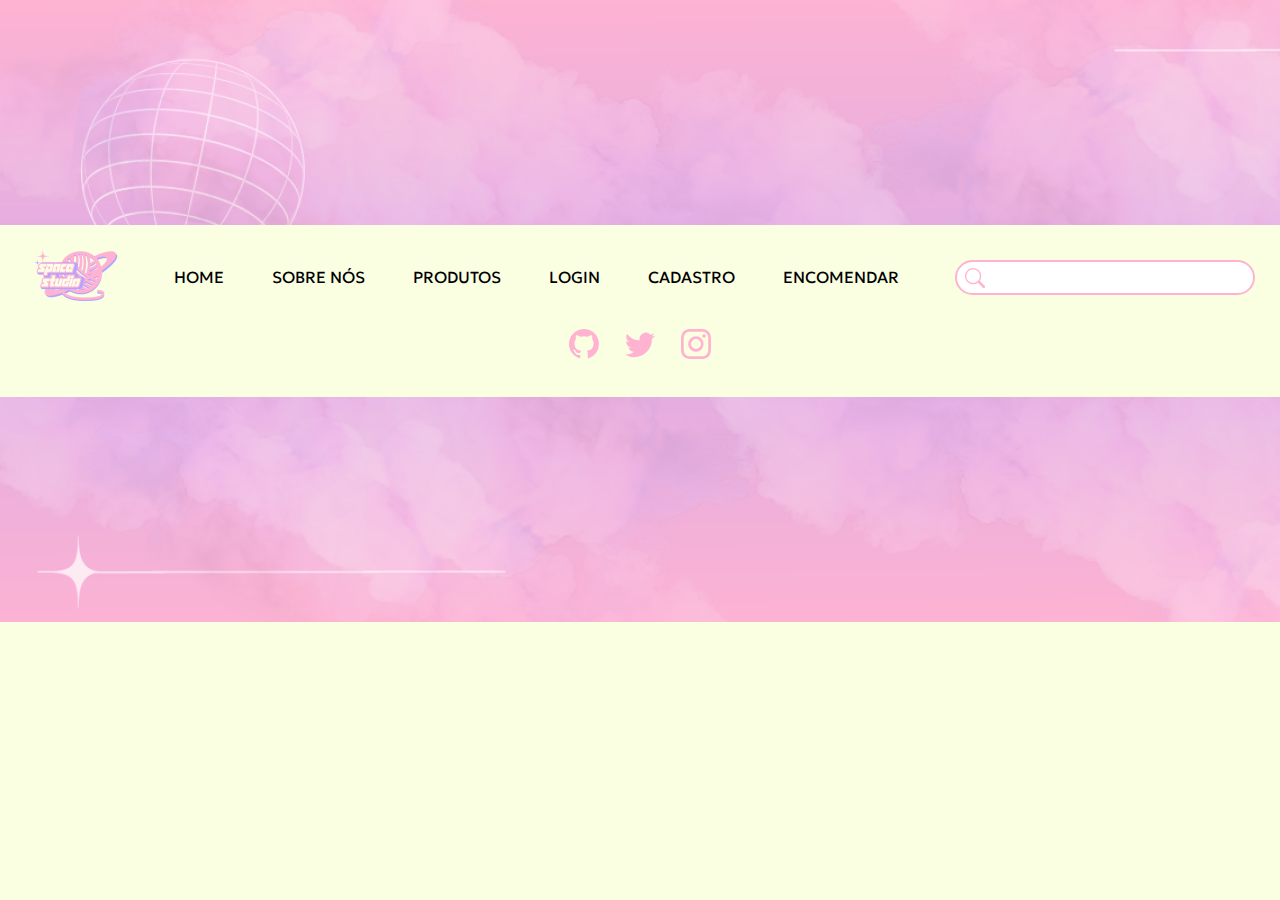
==== templates/cadastrologin.html @ 811b813f "começando tela de login e cadastro" ====
<!DOCTYPE html>
<html lang="pt-br">
<head>
    <meta charset="UTF-8">
    <meta name="viewport" content="width=device-width, initial-scale=1.0">
    <link rel="stylesheet" href="/static/css/style.css">
   
    <title>Space Studio</title>
</head>
<body>
    <header>
        <div class="header-img"> </div>
             <nav id = "navigation">
                
                <div class="logotipo">
                    <img class = "logo" src="/static/img/spacestudiologo.png" alt="">
                </div>
                <ul class = "menu">
                    <li class ="nav-item"><a href="/templates/index.html">HOME</a></li>
                <li class ="nav-item"><a href="/templates/sobrenos.html">SOBRE NÓS</a></li>
                <li class ="nav-item"><a href="/templates/produtos.html">PRODUTOS</a></li>
                <li class ="nav-item"><a href="/templates/cadastrologin.html">LOGIN</a></li>
                <li class ="nav-item"><a href="/templates/cadastrologin.html">CADASTRO</a></li>
                <li class ="nav-item"><a href="/templates/encomendas.html">ENCOMENDAR</a></li>
                <li></li>
       
            </ul>
                <div class="box-search">
                    <button class = "search-btn"> <svg xmlns="http://www.w3.org/2000/svg" width="20" height="20" color="#FFB3D1" fill="currentColor" class="bi bi-search" viewBox="0 0 16 16">
                        <path d="M11.742 10.344a6.5 6.5 0 1 0-1.397 1.398h-.001c.03.04.062.078.098.115l3.85 3.85a1 1 0 0 0 1.415-1.414l-3.85-3.85a1.007 1.007 0 0 0-.115-.1zM12 6.5a5.5 5.5 0 1 1-11 0 5.5 5.5 0 0 1 11 0z"/>
                      </svg> </button>
                    <input class = "input-search" type="text">
                </div>
                <button id = "mobilebtn"> <svg xmlns="http://www.w3.org/2000/svg" width="40" height="40" color="#FFB3D1" fill="currentColor" class="bi bi-list" viewBox="0 0 16 16">
                    <path fill-rule="evenodd" d="M2.5 12a.5.5 0 0 1 .5-.5h10a.5.5 0 0 1 0 1H3a.5.5 0 0 1-.5-.5zm0-4a.5.5 0 0 1 .5-.5h10a.5.5 0 0 1 0 1H3a.5.5 0 0 1-.5-.5zm0-4a.5.5 0 0 1 .5-.5h10a.5.5 0 0 1 0 1H3a.5.5 0 0 1-.5-.5z"/>
                  </svg></button>
        </nav>
    </header>

    <main>

    </main>


    <footer>
        <div class="footer-icons">
            <svg xmlns="http://www.w3.org/2000/svg" width="30" height="30" color="#FFB3D1" fill="currentColor"  class="bi bi-github" viewBox="0 0 16 16">
                <path d="M8 0C3.58 0 0 3.58 0 8c0 3.54 2.29 6.53 5.47 7.59.4.07.55-.17.55-.38 0-.19-.01-.82-.01-1.49-2.01.37-2.53-.49-2.69-.94-.09-.23-.48-.94-.82-1.13-.28-.15-.68-.52-.01-.53.63-.01 1.08.58 1.23.82.72 1.21 1.87.87 2.33.66.07-.52.28-.87.51-1.07-1.78-.2-3.64-.89-3.64-3.95 0-.87.31-1.59.82-2.15-.08-.2-.36-1.02.08-2.12 0 0 .67-.21 2.2.82.64-.18 1.32-.27 2-.27.68 0 1.36.09 2 .27 1.53-1.04 2.2-.82 2.2-.82.44 1.1.16 1.92.08 2.12.51.56.82 1.27.82 2.15 0 3.07-1.87 3.75-3.65 3.95.29.25.54.73.54 1.48 0 1.07-.01 1.93-.01 2.2 0 .21.15.46.55.38A8.012 8.012 0 0 0 16 8c0-4.42-3.58-8-8-8z"/>
              </svg>

              <svg xmlns="http://www.w3.org/2000/svg" width="30" height="30" color="#FFB3D1"fill="currentColor" class="bi bi-twitter" viewBox="0 0 16 16">
                <path d="M5.026 15c6.038 0 9.341-5.003 9.341-9.334 0-.14 0-.282-.006-.422A6.685 6.685 0 0 0 16 3.542a6.658 6.658 0 0 1-1.889.518 3.301 3.301 0 0 0 1.447-1.817 6.533 6.533 0 0 1-2.087.793A3.286 3.286 0 0 0 7.875 6.03a9.325 9.325 0 0 1-6.767-3.429 3.289 3.289 0 0 0 1.018 4.382A3.323 3.323 0 0 1 .64 6.575v.045a3.288 3.288 0 0 0 2.632 3.218 3.203 3.203 0 0 1-.865.115 3.23 3.23 0 0 1-.614-.057 3.283 3.283 0 0 0 3.067 2.277A6.588 6.588 0 0 1 .78 13.58a6.32 6.32 0 0 1-.78-.045A9.344 9.344 0 0 0 5.026 15z"/>
              </svg>
              <svg xmlns="http://www.w3.org/2000/svg" width="30" height="30" color="#FFB3D1" fill="currentColor" class="bi bi-instagram" viewBox="0 0 16 16">
                <path d="M8 0C5.829 0 5.556.01 4.703.048 3.85.088 3.269.222 2.76.42a3.917 3.917 0 0 0-1.417.923A3.927 3.927 0 0 0 .42 2.76C.222 3.268.087 3.85.048 4.7.01 5.555 0 5.827 0 8.001c0 2.172.01 2.444.048 3.297.04.852.174 1.433.372 1.942.205.526.478.972.923 1.417.444.445.89.719 1.416.923.51.198 1.09.333 1.942.372C5.555 15.99 5.827 16 8 16s2.444-.01 3.298-.048c.851-.04 1.434-.174 1.943-.372a3.916 3.916 0 0 0 1.416-.923c.445-.445.718-.891.923-1.417.197-.509.332-1.09.372-1.942C15.99 10.445 16 10.173 16 8s-.01-2.445-.048-3.299c-.04-.851-.175-1.433-.372-1.941a3.926 3.926 0 0 0-.923-1.417A3.911 3.911 0 0 0 13.24.42c-.51-.198-1.092-.333-1.943-.372C10.443.01 10.172 0 7.998 0h.003zm-.717 1.442h.718c2.136 0 2.389.007 3.232.046.78.035 1.204.166 1.486.275.373.145.64.319.92.599.28.28.453.546.598.92.11.281.24.705.275 1.485.039.843.047 1.096.047 3.231s-.008 2.389-.047 3.232c-.035.78-.166 1.203-.275 1.485a2.47 2.47 0 0 1-.599.919c-.28.28-.546.453-.92.598-.28.11-.704.24-1.485.276-.843.038-1.096.047-3.232.047s-2.39-.009-3.233-.047c-.78-.036-1.203-.166-1.485-.276a2.478 2.478 0 0 1-.92-.598 2.48 2.48 0 0 1-.6-.92c-.109-.281-.24-.705-.275-1.485-.038-.843-.046-1.096-.046-3.233 0-2.136.008-2.388.046-3.231.036-.78.166-1.204.276-1.486.145-.373.319-.64.599-.92.28-.28.546-.453.92-.598.282-.11.705-.24 1.485-.276.738-.034 1.024-.044 2.515-.045v.002zm4.988 1.328a.96.96 0 1 0 0 1.92.96.96 0 0 0 0-1.92zm-4.27 1.122a4.109 4.109 0 1 0 0 8.217 4.109 4.109 0 0 0 0-8.217zm0 1.441a2.667 2.667 0 1 1 0 5.334 2.667 2.667 0 0 1 0-5.334z"/>
              </svg>
        </div>
        <div class="footer-img"></div>
    </footer>
    <script src = "/static/js/app.js"></script>
    <script src="https://cdn.jsdelivr.net/npm/bootstrap@5.3.0/dist/js/bootstrap.bundle.min.js" integrity="sha384-geWF76RCwLtnZ8qwWowPQNguL3RmwHVBC9FhGdlKrxdiJJigb/j/68SIy3Te4Bkz" crossorigin="anonymous"></script>
---- static/css/style.css ----
@import url('https://fonts.googleapis.com/css2?family=Geologica:wght@300&display=swap');

*{  
    font-family: Geologica;
    text-decoration: none;
    list-style-type: none;
    box-sizing: border-box;
}


body{
    
    margin:0;
    padding: 0;
    background-color: #FBFFE2;
    font-family:Georgia;
 }

/*nav-bar*/

header{  
    width: 100%;
    max-width: 2400px;

}
header .header-img{
    height: 25vh;
    width: 100%;
    max-width: 2400px;
    margin:0;
    padding: 0;
    background-image: url("/static/img/header1.png");
    background-size: cover;
}
header #navigation {
    max-width: 2400px;
    width: 100%;
    display: flex;
    justify-content: space-between;
    align-items: center;
    padding: 0 25px;

}

#navigation .menu {
width: 100%;
max-width: 2400px;
display: flex;
justify-content: center;
align-items: center;
gap: 3rem;


}

#navigation .menu a, li{
    color:black;
    text-decoration: none;
  
}

#navigation .box-search{
    width: 100%;
    max-width: 300px;
    display: flex;
}

 .search-btn{
    position: absolute;
    border:none;
    margin-top: 7px;
    margin-left: 4px;
    background: transparent;
    
}
.input-search{
   
    border:2px solid #FFB3D1;
    border-radius: 40px;
    padding: 7px;
    width: 100%;
    outline: none;

}


.logo{
    width: 100px;
}


/* main */

section .main-container{
    width: 100%;
    max-width: 1900px;
    display: flex;
    flex-flow: row;
    justify-content: space-between;
    padding: 0 5%;
    margin-bottom:10%;
    margin: 0 auto;
    
}

.main-container .main-h1{
    font-size: 100px;
    color: #B2A4FF;
    font-family: inter;
    -webkit-filter: drop-shadow(1px 1px 1px #a1a1a1);
    filter: drop-shadow(1px 4px 3px #7e7e7e);
    letter-spacing: 1px;
}
.main-p{
    font-size: 30px;
    margin-bottom: 70px;  
}
.main-container .main-img{
   
   display: flex;
   justify-content: flex-end;
}
 .main-imagem{
    display: flex;
    align-items: center;
    margin-top: 40px;
    width: 100%; 
   max-width:800px;
    
}

.main-container .main-btn{
    border:none;
    width: 70%;
    background-color: #92FF6C;
    padding: 5%;
    border-radius: 50px;
    font-size: 50%;
    box-shadow: rgba(50, 50, 93, 0.25) 0px 6px 12px -2px, rgba(0, 0, 0, 0.3) 0px 3px 7px -3px;
    color:white;
    font-size: 30px;
    font-family: inter;
}


/* separador */
.separador{
    width: 100%;
    display: flex;
    justify-content: center;
}

.main-separador{
    width: 50%;
 
}

/* carrossel */
.carrossel-container{
    display: flex;
    justify-content: center;
    align-items: center;
}

.linkmais{
    display: flex;
    justify-content: center;
    text-decoration:underline;
    font-size: 20px;
    color:#FFB3D1;
    margin-bottom: 70px;
}
/*footer */
.footer-img{
        height: 25vh;
        width: 100%;
        background-image: url("/static/img/header2.png");
        background-size: cover;
}

.footer-icons{
    display: flex;
    justify-content: center;
    align-items: center;
    margin-bottom: 3%;
    gap:2%;
}


/* PÁGINA DE PRODUTOS ---------------- */

 .nome-secao{
    display: flex;
    width: 100%; 
    max-width:1100px;
    margin: 0 auto;
    justify-content: flex-start;
    align-items: center;
    gap:2em;
}

.title-secao{
    display: flex;
    align-items: center;
    color:#B2A4FF;
    font-size: 70px;
    font-family: inter;
    -webkit-filter: drop-shadow(1px 1px 1px #a1a1a1);
    filter: drop-shadow(1px 2px 2px #7e7e7e);
}

.box-red {
   
    background-color:#92FF6C;
    padding: 10px;
    width: 100px;
    max-width: 100%;
    display: flex;
    justify-content: center;
    align-items: center;
    border-radius: 30px;
    height: 30px;
    color:white;
}
.produtos-flex{
    
    width: 100%; 
    max-width:1400px;
    display: flex;
    justify-content: center;
    flex-wrap: wrap;
    margin: 0 auto;
}

.produtos-flex>.card-img{
    flex:1 1;  
}

.card-item{
    width: 350px;
    border-radius: 30px;
    box-shadow: rgba(78, 26, 56, 0.25) 0px 6px 12px -2px, rgba(114, 26, 77, 0.3) 0px 3px 7px -3px;
    display: flex;
    flex-direction: column;
    align-items: center;
    margin: 20px;
    
}
.card-title{
    font-weight: 600;
    color:#FFB3D1;
    font-family: inter;
}
.card-img{
    max-width: 40%;
    border: 1px solid black;
    margin-top:30px;
    border-radius: 300px;  
}

.flex-categorias{
    display:flex;
    justify-content: space-around;

}




/* menu-mobile e responsividade--------------- */

#mobilebtn{
    display: none;
}

@media(max-width: 1100px){

    body{
        max-width: 100%;
    }
    #mobilebtn{
        display:block;
        border:none;
        background-color: transparent;
    }


    #navigation .menu{
        display: block;
        position: absolute;
        top: 300px;
        width: 100%;
        height: 0;
        z-index: 1000;
        left:0;
        padding-bottom: 40px;
        box-shadow: rgba(50, 50, 93, 0.25) 0px 6px 12px -2px, rgba(0, 0, 0, 0.3) 0px 3px 7px -3px;
        transition: .5s;
        padding: 10px 20px;
        background-color: #FBFFE2;
        visibility: hidden;
        overflow-y: hidden;
       
    }
    
    #navigation .menu li {
       font-size: 30px;
        margin: 6px 0;
        padding: 20px;
    }
    
    #navigation input{
       width: 300px;
       padding: 10px;
    }
    
    #navigation{
        width: 100% !important;
        max-width: 1100px !important; 
    }
    #navigation.active .menu{
        height: 100vh;
        visibility: visible;
        overflow-y: auto;
    }
   
    .main-container{
        width: 100% !important;
        max-width: 1100px !important;
    }
  
    .main-h1{
        font-size: 70px !important;
    }
    .main-p{
        text-align: start;
       margin-right: 30px;
    }
    .main-imagem, .main-img{
        display: none !important;
    }

    /*produtos */

    
.produtos-flex{
    width: 100%;
    max-width: 400px !important;
}
  
}

@media(max-width: 400px) {
    #navigation{
        width: 100% !important;
        max-width: 250px !important; 
        
    }
}
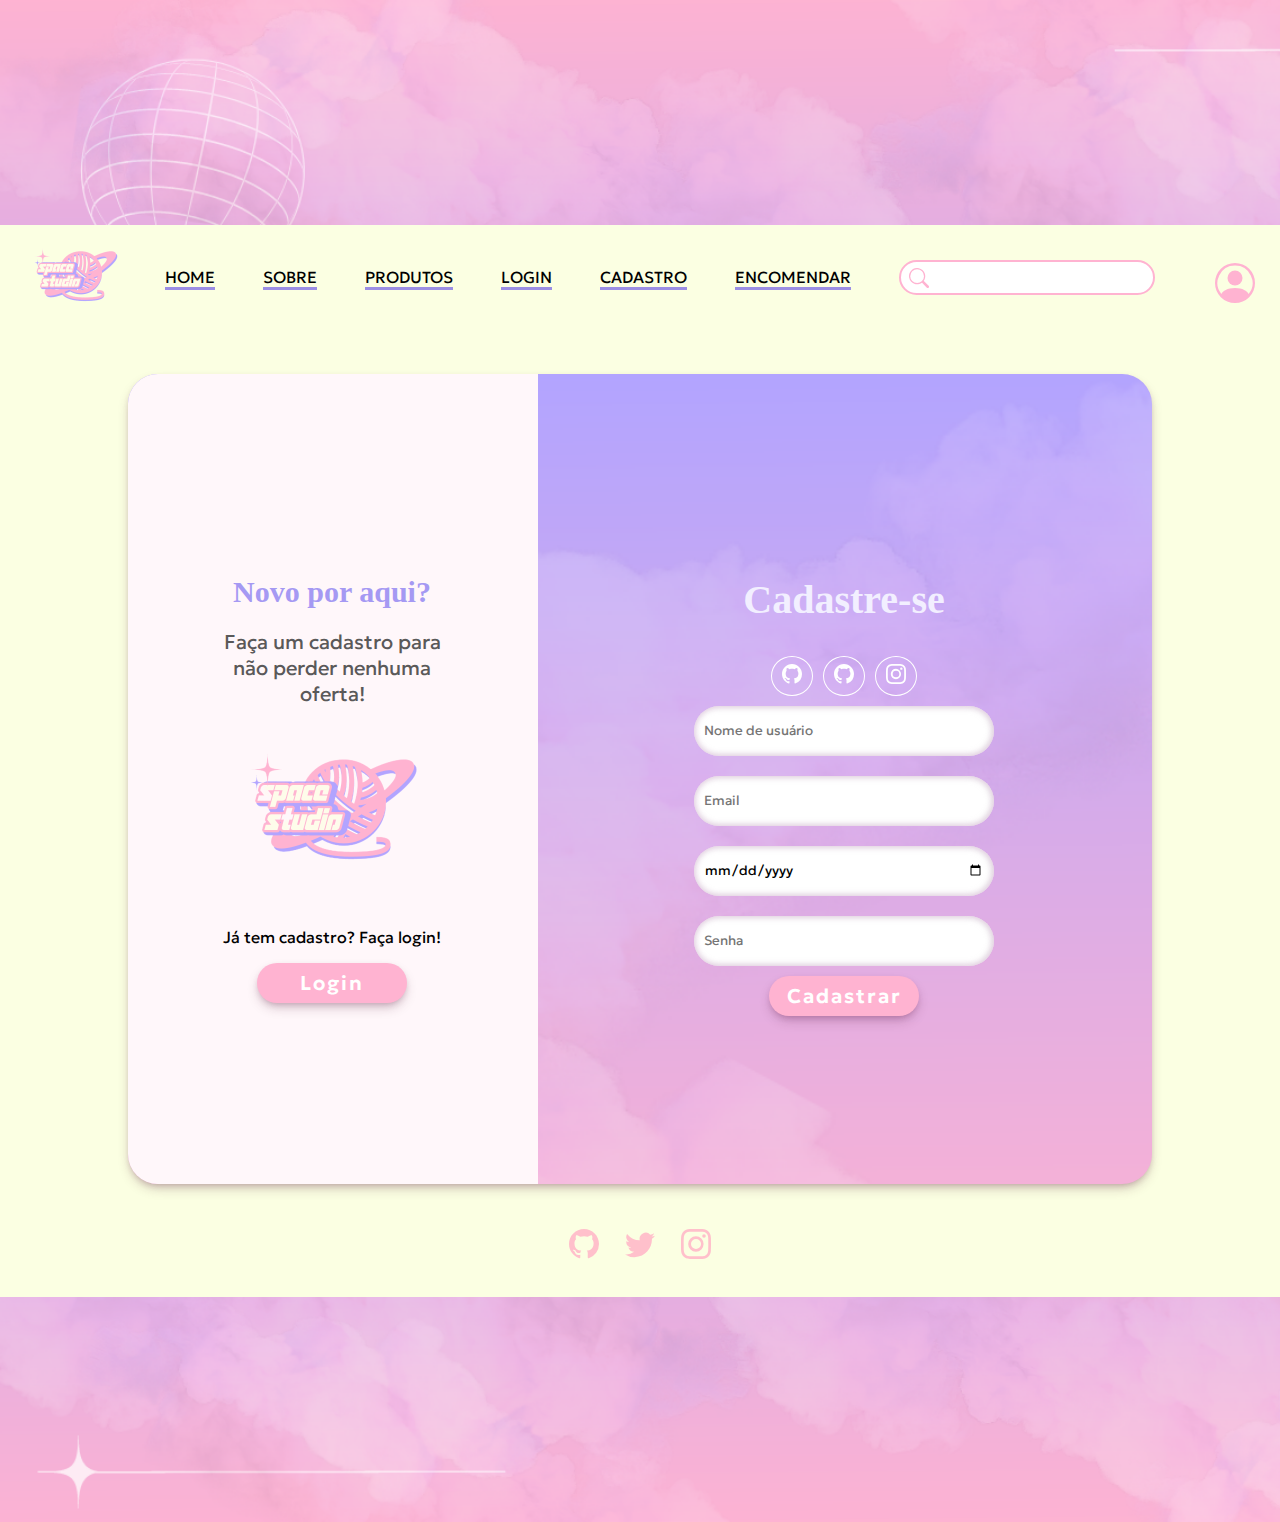
==== commit adb9da5a: "iniciando tela de login e cadastro" ====
--- a/templates/cadastrologin.html
+++ b/templates/cadastrologin.html
@@ -1,23 +1,21 @@
 <!DOCTYPE html>
-<html lang="pt-br">
+<html lang="en">
 <head>
     <meta charset="UTF-8">
     <meta name="viewport" content="width=device-width, initial-scale=1.0">
     <link rel="stylesheet" href="/static/css/style.css">
-   
     <title>Space Studio</title>
 </head>
 <body>
     <header>
         <div class="header-img"> </div>
-             <nav id = "navigation">
-                
+             <nav id= "navigation">
                 <div class="logotipo">
                     <img class = "logo" src="/static/img/spacestudiologo.png" alt="">
                 </div>
-                <ul class = "menu">
-                    <li class ="nav-item"><a href="/templates/index.html">HOME</a></li>
-                <li class ="nav-item"><a href="/templates/sobrenos.html">SOBRE NÓS</a></li>
+            <ul class = "menu">
+                <li class ="nav-item"><a href="/templates/index.html">HOME</a></li>
+                <li class ="nav-item"><a href="/templates/sobrenos.html">SOBRE</a></li>
                 <li class ="nav-item"><a href="/templates/produtos.html">PRODUTOS</a></li>
                 <li class ="nav-item"><a href="/templates/cadastrologin.html">LOGIN</a></li>
                 <li class ="nav-item"><a href="/templates/cadastrologin.html">CADASTRO</a></li>
@@ -34,28 +32,100 @@
                 <button id = "mobilebtn"> <svg xmlns="http://www.w3.org/2000/svg" width="40" height="40" color="#FFB3D1" fill="currentColor" class="bi bi-list" viewBox="0 0 16 16">
                     <path fill-rule="evenodd" d="M2.5 12a.5.5 0 0 1 .5-.5h10a.5.5 0 0 1 0 1H3a.5.5 0 0 1-.5-.5zm0-4a.5.5 0 0 1 .5-.5h10a.5.5 0 0 1 0 1H3a.5.5 0 0 1-.5-.5zm0-4a.5.5 0 0 1 .5-.5h10a.5.5 0 0 1 0 1H3a.5.5 0 0 1-.5-.5z"/>
                   </svg></button>
+                  <div class="user-icon">
+                    <ul class = "menu-perfil">
+                     <li class = "perfil-icon"> <a href="#"><svg xmlns="http://www.w3.org/2000/svg" width="40" height="40" color="#FFB3D1" fill="currentColor" class="bi bi-person-circle" viewBox="0 0 16 16">
+                    <path d="M11 6a3 3 0 1 1-6 0 3 3 0 0 1 6 0z"/>
+                    <path fill-rule="evenodd" d="M0 8a8 8 0 1 1 16 0A8 8 0 0 1 0 8zm8-7a7 7 0 0 0-5.468 11.37C3.242 11.226 4.805 10 8 10s4.757 1.225 5.468 2.37A7 7 0 0 0 8 1z"/>
+                  </svg></a>
+                        <ul class = "menu-drop">
+                            <li class = "item-drop"> <a href="#"> <svg xmlns="http://www.w3.org/2000/svg" width="30" height="30"  color="#FFB3D1"  fill="currentColor" class="bi bi-person-fill" viewBox="0 0 16 16">
+                                <path d="M3 14s-1 0-1-1 1-4 6-4 6 3 6 4-1 1-1 1H3Zm5-6a3 3 0 1 0 0-6 3 3 0 0 0 0 6Z"/>
+                              </svg> Perfil</a></li>
+                            <li class = "item-drop"> <a href="#"> <svg xmlns="http://www.w3.org/2000/svg" width="30" height="30" color="#FFB3D1" fill="currentColor" class="bi bi-cart-fill" viewBox="0 0 16 16">
+                                <path d="M0 1.5A.5.5 0 0 1 .5 1H2a.5.5 0 0 1 .485.379L2.89 3H14.5a.5.5 0 0 1 .491.592l-1.5 8A.5.5 0 0 1 13 12H4a.5.5 0 0 1-.491-.408L2.01 3.607 1.61 2H.5a.5.5 0 0 1-.5-.5zM5 12a2 2 0 1 0 0 4 2 2 0 0 0 0-4zm7 0a2 2 0 1 0 0 4 2 2 0 0 0 0-4zm-7 1a1 1 0 1 1 0 2 1 1 0 0 1 0-2zm7 0a1 1 0 1 1 0 2 1 1 0 0 1 0-2z"/>
+                              </svg> Carrinho de compras</a></li>
+                            <li class = "item-drop"> <a href="#"> <svg xmlns="http://www.w3.org/2000/svg" width="30" height="30"  color="#FFB3D1"  fill="currentColor" class="bi bi-suit-heart-fill" viewBox="0 0 16 16">
+                                <path d="M4 1c2.21 0 4 1.755 4 3.92C8 2.755 9.79 1 12 1s4 1.755 4 3.92c0 3.263-3.234 4.414-7.608 9.608a.513.513 0 0 1-.784 0C3.234 9.334 0 8.183 0 4.92 0 2.755 1.79 1 4 1z"/>
+                              </svg>Favoritos</a></li>
+                            <li class = "item-drop"> <a href="#"> <svg xmlns="http://www.w3.org/2000/svg" width="30" height="30" color="#FFB3D1" fill="currentColor" class="bi bi-gear-fill" viewBox="0 0 16 16">
+                                <path d="M9.405 1.05c-.413-1.4-2.397-1.4-2.81 0l-.1.34a1.464 1.464 0 0 1-2.105.872l-.31-.17c-1.283-.698-2.686.705-1.987 1.987l.169.311c.446.82.023 1.841-.872 2.105l-.34.1c-1.4.413-1.4 2.397 0 2.81l.34.1a1.464 1.464 0 0 1 .872 2.105l-.17.31c-.698 1.283.705 2.686 1.987 1.987l.311-.169a1.464 1.464 0 0 1 2.105.872l.1.34c.413 1.4 2.397 1.4 2.81 0l.1-.34a1.464 1.464 0 0 1 2.105-.872l.31.17c1.283.698 2.686-.705 1.987-1.987l-.169-.311a1.464 1.464 0 0 1 .872-2.105l.34-.1c1.4-.413 1.4-2.397 0-2.81l-.34-.1a1.464 1.464 0 0 1-.872-2.105l.17-.31c.698-1.283-.705-2.686-1.987-1.987l-.311.169a1.464 1.464 0 0 1-2.105-.872l-.1-.34zM8 10.93a2.929 2.929 0 1 1 0-5.86 2.929 2.929 0 0 1 0 5.858z"/>
+                              </svg> Configurações</a></li>
+                        </ul>
+                </li>
+                  
+                </ul>
+                  </div>
         </nav>
-    </header>
+    </header> 
+<main >
+  <div class="lc-container">
+    <div class="contain cadastro-container">
+        <div class="ccolum1">
+          <h1 class = "cadastro-title">Novo por aqui?</h1>
+          <p class = "ca-descrip"> Faça um cadastro para não perder nenhuma oferta!</p>
+          <img src = "/static/img/spacestudiologo.png" width="200px">
+          <p> Já tem cadastro? Faça login! </p>
+         
+          <button class = "btn-login">Login</button>
+        </div>
+      <div class="ccolum2">
+        <h2 class="cad-title">Cadastre-se</h2>
+        <div class="social-media">
+            <li><a href="#">  <svg xmlns="http://www.w3.org/2000/svg" width="20" height="20" color="white" fill="currentColor"  class="bi bi-github" viewBox="0 0 16 16">
+              <path d="M8 0C3.58 0 0 3.58 0 8c0 3.54 2.29 6.53 5.47 7.59.4.07.55-.17.55-.38 0-.19-.01-.82-.01-1.49-2.01.37-2.53-.49-2.69-.94-.09-.23-.48-.94-.82-1.13-.28-.15-.68-.52-.01-.53.63-.01 1.08.58 1.23.82.72 1.21 1.87.87 2.33.66.07-.52.28-.87.51-1.07-1.78-.2-3.64-.89-3.64-3.95 0-.87.31-1.59.82-2.15-.08-.2-.36-1.02.08-2.12 0 0 .67-.21 2.2.82.64-.18 1.32-.27 2-.27.68 0 1.36.09 2 .27 1.53-1.04 2.2-.82 2.2-.82.44 1.1.16 1.92.08 2.12.51.56.82 1.27.82 2.15 0 3.07-1.87 3.75-3.65 3.95.29.25.54.73.54 1.48 0 1.07-.01 1.93-.01 2.2 0 .21.15.46.55.38A8.012 8.012 0 0 0 16 8c0-4.42-3.58-8-8-8z"/>
+            </svg> </a></li>
+            <li><a href="#"> <svg xmlns="http://www.w3.org/2000/svg" width="20" height="20" color="white" fill="currentColor"  class="bi bi-github" viewBox="0 0 16 16">
+              <path d="M8 0C3.58 0 0 3.58 0 8c0 3.54 2.29 6.53 5.47 7.59.4.07.55-.17.55-.38 0-.19-.01-.82-.01-1.49-2.01.37-2.53-.49-2.69-.94-.09-.23-.48-.94-.82-1.13-.28-.15-.68-.52-.01-.53.63-.01 1.08.58 1.23.82.72 1.21 1.87.87 2.33.66.07-.52.28-.87.51-1.07-1.78-.2-3.64-.89-3.64-3.95 0-.87.31-1.59.82-2.15-.08-.2-.36-1.02.08-2.12 0 0 .67-.21 2.2.82.64-.18 1.32-.27 2-.27.68 0 1.36.09 2 .27 1.53-1.04 2.2-.82 2.2-.82.44 1.1.16 1.92.08 2.12.51.56.82 1.27.82 2.15 0 3.07-1.87 3.75-3.65 3.95.29.25.54.73.54 1.48 0 1.07-.01 1.93-.01 2.2 0 .21.15.46.55.38A8.012 8.012 0 0 0 16 8c0-4.42-3.58-8-8-8z"/>
+            </svg></a></li>
+            <li><a href="#"> <svg xmlns="http://www.w3.org/2000/svg" width="20" height="20" color="white" fill="currentColor" class="bi bi-instagram" viewBox="0 0 16 16">
+              <path d="M8 0C5.829 0 5.556.01 4.703.048 3.85.088 3.269.222 2.76.42a3.917 3.917 0 0 0-1.417.923A3.927 3.927 0 0 0 .42 2.76C.222 3.268.087 3.85.048 4.7.01 5.555 0 5.827 0 8.001c0 2.172.01 2.444.048 3.297.04.852.174 1.433.372 1.942.205.526.478.972.923 1.417.444.445.89.719 1.416.923.51.198 1.09.333 1.942.372C5.555 15.99 5.827 16 8 16s2.444-.01 3.298-.048c.851-.04 1.434-.174 1.943-.372a3.916 3.916 0 0 0 1.416-.923c.445-.445.718-.891.923-1.417.197-.509.332-1.09.372-1.942C15.99 10.445 16 10.173 16 8s-.01-2.445-.048-3.299c-.04-.851-.175-1.433-.372-1.941a3.926 3.926 0 0 0-.923-1.417A3.911 3.911 0 0 0 13.24.42c-.51-.198-1.092-.333-1.943-.372C10.443.01 10.172 0 7.998 0h.003zm-.717 1.442h.718c2.136 0 2.389.007 3.232.046.78.035 1.204.166 1.486.275.373.145.64.319.92.599.28.28.453.546.598.92.11.281.24.705.275 1.485.039.843.047 1.096.047 3.231s-.008 2.389-.047 3.232c-.035.78-.166 1.203-.275 1.485a2.47 2.47 0 0 1-.599.919c-.28.28-.546.453-.92.598-.28.11-.704.24-1.485.276-.843.038-1.096.047-3.232.047s-2.39-.009-3.233-.047c-.78-.036-1.203-.166-1.485-.276a2.478 2.478 0 0 1-.92-.598 2.48 2.48 0 0 1-.6-.92c-.109-.281-.24-.705-.275-1.485-.038-.843-.046-1.096-.046-3.233 0-2.136.008-2.388.046-3.231.036-.78.166-1.204.276-1.486.145-.373.319-.64.599-.92.28-.28.546-.453.92-.598.282-.11.705-.24 1.485-.276.738-.034 1.024-.044 2.515-.045v.002zm4.988 1.328a.96.96 0 1 0 0 1.92.96.96 0 0 0 0-1.92zm-4.27 1.122a4.109 4.109 0 1 0 0 8.217 4.109 4.109 0 0 0 0-8.217zm0 1.441a2.667 2.667 0 1 1 0 5.334 2.667 2.667 0 0 1 0-5.334z"/>
+            </svg></a></li>
+          </div>
+          <form class = "ca-form">
+            <input type="text" name="nome" id="" placeholder="Nome de usuário">
+            <input type="email" name="email" id="" placeholder="Email">
+            <input type="date" name="data" id="">
+            <input type="password" name="senha" id="" placeholder="Senha">
+            <button class = "btn-cadastro">Cadastrar</button>
+          </form>
+      </div>
+    </div>
+    <div class="login-container">
+      <div class="lcolum1">
+        <h1 class = "login-title">Já faz parte?</h1>
+        <p class="login-description"></p>
+        <button class = "btn">Cadastre-se<button>
+      </div>
+        
+        <div class="lcolum2">
+          <h2 class="log-title">Login</h2>
+          <form class = "lo-form">
+            <input type="email" name="email" id="" placeholder="Email">
+            <input type="password" name="senha" id="" placeholder="Senha">
+            <a class ="log-link">Esqueceu a senha?</a>
+            <button class = "btn">Login</button>
+          </form>
+      </div>
+  </div>
+</main>
 
-    <main>
+<footer>
+  <div class="footer-icons">
+      <svg xmlns="http://www.w3.org/2000/svg" width="30" height="30" color="pink" fill="currentColor"  class="bi bi-github" viewBox="0 0 16 16">
+          <path d="M8 0C3.58 0 0 3.58 0 8c0 3.54 2.29 6.53 5.47 7.59.4.07.55-.17.55-.38 0-.19-.01-.82-.01-1.49-2.01.37-2.53-.49-2.69-.94-.09-.23-.48-.94-.82-1.13-.28-.15-.68-.52-.01-.53.63-.01 1.08.58 1.23.82.72 1.21 1.87.87 2.33.66.07-.52.28-.87.51-1.07-1.78-.2-3.64-.89-3.64-3.95 0-.87.31-1.59.82-2.15-.08-.2-.36-1.02.08-2.12 0 0 .67-.21 2.2.82.64-.18 1.32-.27 2-.27.68 0 1.36.09 2 .27 1.53-1.04 2.2-.82 2.2-.82.44 1.1.16 1.92.08 2.12.51.56.82 1.27.82 2.15 0 3.07-1.87 3.75-3.65 3.95.29.25.54.73.54 1.48 0 1.07-.01 1.93-.01 2.2 0 .21.15.46.55.38A8.012 8.012 0 0 0 16 8c0-4.42-3.58-8-8-8z"/>
+        </svg>
 
-    </main>
-
-
-    <footer>
-        <div class="footer-icons">
-            <svg xmlns="http://www.w3.org/2000/svg" width="30" height="30" color="#FFB3D1" fill="currentColor"  class="bi bi-github" viewBox="0 0 16 16">
-                <path d="M8 0C3.58 0 0 3.58 0 8c0 3.54 2.29 6.53 5.47 7.59.4.07.55-.17.55-.38 0-.19-.01-.82-.01-1.49-2.01.37-2.53-.49-2.69-.94-.09-.23-.48-.94-.82-1.13-.28-.15-.68-.52-.01-.53.63-.01 1.08.58 1.23.82.72 1.21 1.87.87 2.33.66.07-.52.28-.87.51-1.07-1.78-.2-3.64-.89-3.64-3.95 0-.87.31-1.59.82-2.15-.08-.2-.36-1.02.08-2.12 0 0 .67-.21 2.2.82.64-.18 1.32-.27 2-.27.68 0 1.36.09 2 .27 1.53-1.04 2.2-.82 2.2-.82.44 1.1.16 1.92.08 2.12.51.56.82 1.27.82 2.15 0 3.07-1.87 3.75-3.65 3.95.29.25.54.73.54 1.48 0 1.07-.01 1.93-.01 2.2 0 .21.15.46.55.38A8.012 8.012 0 0 0 16 8c0-4.42-3.58-8-8-8z"/>
-              </svg>
-
-              <svg xmlns="http://www.w3.org/2000/svg" width="30" height="30" color="#FFB3D1"fill="currentColor" class="bi bi-twitter" viewBox="0 0 16 16">
-                <path d="M5.026 15c6.038 0 9.341-5.003 9.341-9.334 0-.14 0-.282-.006-.422A6.685 6.685 0 0 0 16 3.542a6.658 6.658 0 0 1-1.889.518 3.301 3.301 0 0 0 1.447-1.817 6.533 6.533 0 0 1-2.087.793A3.286 3.286 0 0 0 7.875 6.03a9.325 9.325 0 0 1-6.767-3.429 3.289 3.289 0 0 0 1.018 4.382A3.323 3.323 0 0 1 .64 6.575v.045a3.288 3.288 0 0 0 2.632 3.218 3.203 3.203 0 0 1-.865.115 3.23 3.23 0 0 1-.614-.057 3.283 3.283 0 0 0 3.067 2.277A6.588 6.588 0 0 1 .78 13.58a6.32 6.32 0 0 1-.78-.045A9.344 9.344 0 0 0 5.026 15z"/>
-              </svg>
-              <svg xmlns="http://www.w3.org/2000/svg" width="30" height="30" color="#FFB3D1" fill="currentColor" class="bi bi-instagram" viewBox="0 0 16 16">
-                <path d="M8 0C5.829 0 5.556.01 4.703.048 3.85.088 3.269.222 2.76.42a3.917 3.917 0 0 0-1.417.923A3.927 3.927 0 0 0 .42 2.76C.222 3.268.087 3.85.048 4.7.01 5.555 0 5.827 0 8.001c0 2.172.01 2.444.048 3.297.04.852.174 1.433.372 1.942.205.526.478.972.923 1.417.444.445.89.719 1.416.923.51.198 1.09.333 1.942.372C5.555 15.99 5.827 16 8 16s2.444-.01 3.298-.048c.851-.04 1.434-.174 1.943-.372a3.916 3.916 0 0 0 1.416-.923c.445-.445.718-.891.923-1.417.197-.509.332-1.09.372-1.942C15.99 10.445 16 10.173 16 8s-.01-2.445-.048-3.299c-.04-.851-.175-1.433-.372-1.941a3.926 3.926 0 0 0-.923-1.417A3.911 3.911 0 0 0 13.24.42c-.51-.198-1.092-.333-1.943-.372C10.443.01 10.172 0 7.998 0h.003zm-.717 1.442h.718c2.136 0 2.389.007 3.232.046.78.035 1.204.166 1.486.275.373.145.64.319.92.599.28.28.453.546.598.92.11.281.24.705.275 1.485.039.843.047 1.096.047 3.231s-.008 2.389-.047 3.232c-.035.78-.166 1.203-.275 1.485a2.47 2.47 0 0 1-.599.919c-.28.28-.546.453-.92.598-.28.11-.704.24-1.485.276-.843.038-1.096.047-3.232.047s-2.39-.009-3.233-.047c-.78-.036-1.203-.166-1.485-.276a2.478 2.478 0 0 1-.92-.598 2.48 2.48 0 0 1-.6-.92c-.109-.281-.24-.705-.275-1.485-.038-.843-.046-1.096-.046-3.233 0-2.136.008-2.388.046-3.231.036-.78.166-1.204.276-1.486.145-.373.319-.64.599-.92.28-.28.546-.453.92-.598.282-.11.705-.24 1.485-.276.738-.034 1.024-.044 2.515-.045v.002zm4.988 1.328a.96.96 0 1 0 0 1.92.96.96 0 0 0 0-1.92zm-4.27 1.122a4.109 4.109 0 1 0 0 8.217 4.109 4.109 0 0 0 0-8.217zm0 1.441a2.667 2.667 0 1 1 0 5.334 2.667 2.667 0 0 1 0-5.334z"/>
-              </svg>
-        </div>
-        <div class="footer-img"></div>
-    </footer>
-    <script src = "/static/js/app.js"></script>
-    <script src="https://cdn.jsdelivr.net/npm/bootstrap@5.3.0/dist/js/bootstrap.bundle.min.js" integrity="sha384-geWF76RCwLtnZ8qwWowPQNguL3RmwHVBC9FhGdlKrxdiJJigb/j/68SIy3Te4Bkz" crossorigin="anonymous"></script>+        <svg xmlns="http://www.w3.org/2000/svg" width="30" height="30" color="pink"fill="currentColor" class="bi bi-twitter" viewBox="0 0 16 16">
+          <path d="M5.026 15c6.038 0 9.341-5.003 9.341-9.334 0-.14 0-.282-.006-.422A6.685 6.685 0 0 0 16 3.542a6.658 6.658 0 0 1-1.889.518 3.301 3.301 0 0 0 1.447-1.817 6.533 6.533 0 0 1-2.087.793A3.286 3.286 0 0 0 7.875 6.03a9.325 9.325 0 0 1-6.767-3.429 3.289 3.289 0 0 0 1.018 4.382A3.323 3.323 0 0 1 .64 6.575v.045a3.288 3.288 0 0 0 2.632 3.218 3.203 3.203 0 0 1-.865.115 3.23 3.23 0 0 1-.614-.057 3.283 3.283 0 0 0 3.067 2.277A6.588 6.588 0 0 1 .78 13.58a6.32 6.32 0 0 1-.78-.045A9.344 9.344 0 0 0 5.026 15z"/>
+        </svg>
+        <svg xmlns="http://www.w3.org/2000/svg" width="30" height="30" color="pink" fill="currentColor" class="bi bi-instagram" viewBox="0 0 16 16">
+          <path d="M8 0C5.829 0 5.556.01 4.703.048 3.85.088 3.269.222 2.76.42a3.917 3.917 0 0 0-1.417.923A3.927 3.927 0 0 0 .42 2.76C.222 3.268.087 3.85.048 4.7.01 5.555 0 5.827 0 8.001c0 2.172.01 2.444.048 3.297.04.852.174 1.433.372 1.942.205.526.478.972.923 1.417.444.445.89.719 1.416.923.51.198 1.09.333 1.942.372C5.555 15.99 5.827 16 8 16s2.444-.01 3.298-.048c.851-.04 1.434-.174 1.943-.372a3.916 3.916 0 0 0 1.416-.923c.445-.445.718-.891.923-1.417.197-.509.332-1.09.372-1.942C15.99 10.445 16 10.173 16 8s-.01-2.445-.048-3.299c-.04-.851-.175-1.433-.372-1.941a3.926 3.926 0 0 0-.923-1.417A3.911 3.911 0 0 0 13.24.42c-.51-.198-1.092-.333-1.943-.372C10.443.01 10.172 0 7.998 0h.003zm-.717 1.442h.718c2.136 0 2.389.007 3.232.046.78.035 1.204.166 1.486.275.373.145.64.319.92.599.28.28.453.546.598.92.11.281.24.705.275 1.485.039.843.047 1.096.047 3.231s-.008 2.389-.047 3.232c-.035.78-.166 1.203-.275 1.485a2.47 2.47 0 0 1-.599.919c-.28.28-.546.453-.92.598-.28.11-.704.24-1.485.276-.843.038-1.096.047-3.232.047s-2.39-.009-3.233-.047c-.78-.036-1.203-.166-1.485-.276a2.478 2.478 0 0 1-.92-.598 2.48 2.48 0 0 1-.6-.92c-.109-.281-.24-.705-.275-1.485-.038-.843-.046-1.096-.046-3.233 0-2.136.008-2.388.046-3.231.036-.78.166-1.204.276-1.486.145-.373.319-.64.599-.92.28-.28.546-.453.92-.598.282-.11.705-.24 1.485-.276.738-.034 1.024-.044 2.515-.045v.002zm4.988 1.328a.96.96 0 1 0 0 1.92.96.96 0 0 0 0-1.92zm-4.27 1.122a4.109 4.109 0 1 0 0 8.217 4.109 4.109 0 0 0 0-8.217zm0 1.441a2.667 2.667 0 1 1 0 5.334 2.667 2.667 0 0 1 0-5.334z"/>
+        </svg>
+  </div>
+  <div class="footer-img"></div>
+</footer>
+<script src = "/static/js/app.js"> </script>
+<script src="https://cdn.jsdelivr.net/npm/bootstrap@5.3.0/dist/js/bootstrap.bundle.min.js" integrity="sha384-geWF76RCwLtnZ8qwWowPQNguL3RmwHVBC9FhGdlKrxdiJJigb/j/68SIy3Te4Bkz" crossorigin="anonymous"></script>
+</body>
+</html>--- a/static/css/style.css
+++ b/static/css/style.css
@@ -60,10 +60,46 @@
   
 }
 
+#navigation .menu a, li::before{
+    content: '';
+    border-bottom: 3px solid #9b8ee4;
+  
+    
+}
+
+
 #navigation .box-search{
     width: 100%;
     max-width: 300px;
     display: flex;
+}
+
+.menu-perfil  .perfil-icon{
+    position: relative;
+    float:left;
+}
+
+.menu-perfil .menu-drop{
+    position: absolute;
+    z-index: 99;
+    width: 260px;
+    font-size: 20px;
+    right: 0;
+    top:45px;
+    background-color: #FBFFE2;
+    border: 2px solid #FFB3D1;
+    padding: 5px;
+    display: none; 
+}
+
+ .menu-perfil .perfil-icon:hover .menu-drop{
+ display:block;
+}
+.item-drop:hover{
+    background-color: #FFB3D1;
+}
+.item-drop a{
+    color:black;
 }
 
  .search-btn{
@@ -74,19 +110,32 @@
     background: transparent;
     
 }
-.input-search{
+#navigation .input-search{
    
     border:2px solid #FFB3D1;
     border-radius: 40px;
     padding: 7px;
     width: 100%;
+   max-width: 300px;
     outline: none;
 
 }
 
+.user-icon{
+    margin-left: 20px; 
+
+}
+.user-icon > hr{
+    background-color:#FFB3D1;
+    margin-top:0;
+    padding: 0.1em;
+    border: none;
+
+}
 
 .logo{
-    width: 100px;
+    
+   max-width: 100px;
 }
 
 
@@ -114,7 +163,10 @@
 }
 .main-p{
     font-size: 30px;
-    margin-bottom: 70px;  
+    margin-bottom: 70px;
+    text-align: justify;
+    width: 100%;  
+    max-width: 700px;
 }
 .main-container .main-img{
    
@@ -126,7 +178,7 @@
     align-items: center;
     margin-top: 40px;
     width: 100%; 
-   max-width:800px;
+    max-width:1000px;
     
 }
 
@@ -157,11 +209,24 @@
 }
 
 /* carrossel */
-.carrossel-container{
-    display: flex;
-    justify-content: center;
-    align-items: center;
-}
+.carrossel{
+ 
+  width: 100%;
+  height: 100vh;
+  background-color: #f0b7cd;
+  display: flex;
+  align-items: center;
+  justify-content: center;
+  
+}
+
+.carrossel .carrossel-container{
+    display: flex;
+    justify-content: center;
+    align-items: center;
+}
+
+
 
 .linkmais{
     display: flex;
@@ -190,17 +255,15 @@
 
 /* PÁGINA DE PRODUTOS ---------------- */
 
- .nome-secao{
-    display: flex;
+ main .nome-secao{
+    
     width: 100%; 
-    max-width:1100px;
-    margin: 0 auto;
-    justify-content: flex-start;
-    align-items: center;
-    gap:2em;
-}
-
-.title-secao{
+    max-width:700px !important;
+    margin:0 10%;
+  
+}
+
+.nome-secao .title-secao{
     display: flex;
     align-items: center;
     color:#B2A4FF;
@@ -240,11 +303,18 @@
 .card-item{
     width: 350px;
     border-radius: 30px;
+    background-color: #FBFFE2;
     box-shadow: rgba(78, 26, 56, 0.25) 0px 6px 12px -2px, rgba(114, 26, 77, 0.3) 0px 3px 7px -3px;
     display: flex;
     flex-direction: column;
     align-items: center;
     margin: 20px;
+    
+}
+.card-item:hover{
+    background-color: #e9ebd9;
+    transition: 0.3s ease-out;
+ 
     
 }
 .card-title{
@@ -265,8 +335,238 @@
 
 }
 
-
-
+/* PÁGINA DE ENCOMENDAS ------------------- */
+.forms-section{
+width: 100%;
+max-width: 1200px;
+margin: 0 auto;
+margin-bottom: 100px;
+}
+
+.title-alerta{
+    display: flex;
+    align-items: center;
+    width: 100%;
+    max-width: 900px;
+    margin: 0 auto;
+   
+}
+.encomenda-title >h1{
+    color:#B2A4FF;
+    font-family: inter;
+    font-size: 70px;
+    width: 100%;
+    max-width: 1100px;
+  
+}
+.alerta-enco{
+    padding: 5px;
+    width: 150px;
+    text-align: center;
+    background-color: white;
+    border-radius: 40px;
+    box-shadow: rgba(78, 26, 56, 0.25) 0px 6px 12px -2px, rgba(114, 26, 77, 0.3) 0px 3px 7px -3px;
+}
+
+.forumlario-enco{
+    width: 100%;
+    max-width: 1200px;
+    display: flex;
+    justify-content: center;
+    flex-wrap: wrap;
+  
+}
+
+.form-group{
+    display: flex;
+    flex-direction: column;
+    margin:20px 40px;
+}
+.input-form{
+    width: 100%;
+    max-width: 1200px;
+    padding: 10px;
+    border:none;
+    border-radius: 30px;
+    background-color:#FFB3D1;
+    outline: none;
+    box-shadow: rgba(78, 26, 56, 0.25) 0px 6px 12px -2px, rgba(114, 26, 77, 0.3) 0px 3px 7px -3px;
+}
+
+.fieldset{
+    width: 100%;
+    max-width: 1200px;
+    display: flex;
+    justify-content: center;
+
+}
+.fieldset .enderecoinput{
+   width: 400px;
+}
+
+
+.formsbotao{
+    width: 100%;
+    max-width: 950px;
+    display: flex;
+    justify-content: flex-end;
+}
+
+.form-btn{
+    width: 250px;
+    padding: 15px;
+    border:none;
+    border-radius: 30px;
+    background-color: #B2A4FF;
+    color:white;
+    font-size: 20px;
+    font-family: inter;
+    letter-spacing: 0.1em;
+    box-shadow: rgba(78, 26, 56, 0.25) 0px 6px 12px -2px, rgba(114, 26, 77, 0.3) 0px 3px 7px -3px;
+}
+
+.form-btn:hover{
+    background-color: #9587e2;
+  
+}
+
+
+/* tela cadastro e login */
+
+.lc-container{
+    display: flex;
+    justify-content: center;
+    align-items: center;
+    height: 100vh;
+ 
+}
+
+.contain{
+    
+    justify-content: space-between;
+    align-items: center;
+    border-radius: 30px;
+    background-color:#ffdbe8;
+    background-image: url("/static/img/cardlogincadastro.png");
+    background-size: cover;
+    border-radius: 30px;
+    box-shadow: rgba(78, 26, 56, 0.25) 0px 6px 12px -2px, rgba(114, 26, 77, 0.3) 0px 3px 7px -3px;
+    width: 80%;
+    height: 90%;
+}
+.cadastro-container{
+    display: flex;
+    position: relative;
+}
+
+.contain::before{
+    content: "";
+    position: absolute;
+    background-color: #fff7fa;
+    border-top-left-radius: 30px;
+    border-bottom-left-radius: 30px;
+    width: 40%;
+    height: 100%;
+}
+
+
+
+.ccolum1{
+    text-align: center;
+    flex: 1 0 auto;
+    z-index: 1;
+}
+
+
+
+.ccolum2{
+    flex:2 0 auto;
+    display: flex;
+    flex-direction: column;
+    align-items: center;
+}
+.social-media{
+    display: flex;
+    align-items: center;
+}
+.social-media>li {
+    border:1.5px solid white;
+    border-radius: 100%;
+    margin:0px 5px;
+    padding: 7px 10px;
+
+}
+.ca-form{
+    display: flex;
+    flex-direction: column;
+    justify-content: center; 
+}
+
+.ca-form input{
+    border-radius: 30px;
+    border:none;
+    width: 300px;
+    height: 50px;
+    padding: 10px 10px;
+    margin: 10px 0;
+    outline: none;
+    box-shadow: rgb(232, 204, 230) 0px 0px 6px 0px inset, rgba(185, 185, 185, 0.5) -1px 0px 6px 1px inset;
+   
+}
+
+.cadastro-title{
+    font-family: inter;
+    font-size: 30px;
+    color:#a599f3;
+}
+.ca-descrip{
+    max-width: 250px;
+    text-align: center;
+    margin: 0 auto;
+    font-size: 20px;
+    color:#5a5959;
+}
+.btn-login{
+    border:none;
+    border-radius: 30px;
+    width: 150px;
+    height: 40px;
+    margin:0 auto;
+    background-color: #FFB3D1;
+    letter-spacing: 2px;
+    font-size: 20px;
+    font-weight: 600;
+    color: rgb(255, 255, 255);
+    box-shadow: rgba(78, 26, 56, 0.25) 0px 6px 12px -2px, rgba(114, 26, 77, 0.3) 0px 3px 7px -3px; 
+}
+
+.cad-title{
+    font-family: inter;
+    font-size: 40px;
+    color:#f2efff;
+}
+.btn-cadastro{
+    border:none;
+    border-radius: 30px;
+    width: 150px;
+    height: 40px;
+    margin:0 auto;
+    background-color: #FFB3D1;
+    font-size: 20px;
+    letter-spacing: 2px;
+    font-weight: 600;
+    color: rgb(255, 255, 255);
+    box-shadow: rgba(78, 26, 56, 0.25) 0px 6px 12px -2px, rgba(114, 26, 77, 0.3) 0px 3px 7px -3px; 
+}
+
+.btn-cadastro:hover{
+    background-color: #ee9dbd;
+}
+/* parte do login */
+.login-container{
+    position: absolute;
+    display: none;
+}
 
 /* menu-mobile e responsividade--------------- */
 
@@ -276,13 +576,16 @@
 
 @media(max-width: 1100px){
 
-    body{
+    body, main, header, .header-img{
         max-width: 100%;
     }
     #mobilebtn{
         display:block;
         border:none;
         background-color: transparent;
+    }
+    .user-icon{
+        display: none;
     }
 
 
@@ -343,12 +646,53 @@
 
     /*produtos */
 
+
+.nome-secao .title-secao{
+    font-size: 30px;
+    
+}
     
 .produtos-flex{
     width: 100%;
-    max-width: 400px !important;
-}
-  
+   
+}
+  
+/*forms*/
+
+.encomenda-title, .alerta-enco{
+    margin: 0 10%;
+}
+.encomenda-title>h1{
+    font-size: 50px;
+    margin-bottom: 70px;
+}
+.encomenda-title>p{
+    max-width: 300px;
+}
+.alerta-enco{
+    width: 100px;
+    padding: 0;
+    position: absolute;
+    bottom: 35%;
+}
+.form-group, .fieldset{
+    display: flex;
+    justify-content: center;
+    flex-direction: column;
+   
+}
+
+.input-form{
+   width: 400px;
+}
+
+.endnum{
+    display: flex;
+    align-items: center;
+    flex-direction: column;
+    gap:1em;
+}
+
 }
 
 @media(max-width: 400px) {
@@ -358,3 +702,5 @@
         
     }
 }
+
+
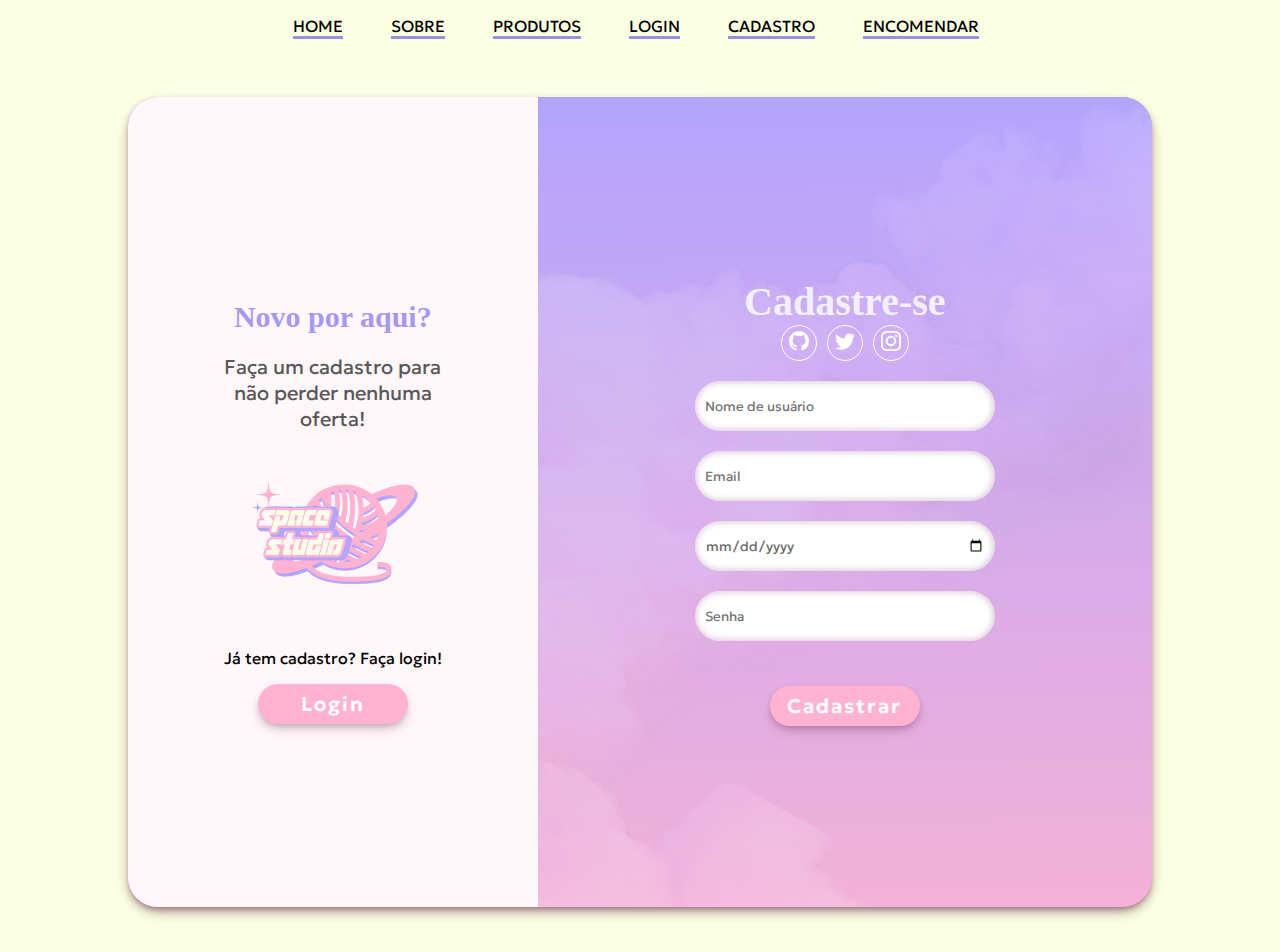
==== commit 6f7f59da: "fazendo animação do login e do cadastro" ====
--- a/templates/cadastrologin.html
+++ b/templates/cadastrologin.html
@@ -6,13 +6,9 @@
     <link rel="stylesheet" href="/static/css/style.css">
     <title>Space Studio</title>
 </head>
-<body>
+<body >
     <header>
-        <div class="header-img"> </div>
-             <nav id= "navigation">
-                <div class="logotipo">
-                    <img class = "logo" src="/static/img/spacestudiologo.png" alt="">
-                </div>
+            <nav id= "navigation">
             <ul class = "menu">
                 <li class ="nav-item"><a href="/templates/index.html">HOME</a></li>
                 <li class ="nav-item"><a href="/templates/sobrenos.html">SOBRE</a></li>
@@ -21,41 +17,7 @@
                 <li class ="nav-item"><a href="/templates/cadastrologin.html">CADASTRO</a></li>
                 <li class ="nav-item"><a href="/templates/encomendas.html">ENCOMENDAR</a></li>
                 <li></li>
-       
-            </ul>
-                <div class="box-search">
-                    <button class = "search-btn"> <svg xmlns="http://www.w3.org/2000/svg" width="20" height="20" color="#FFB3D1" fill="currentColor" class="bi bi-search" viewBox="0 0 16 16">
-                        <path d="M11.742 10.344a6.5 6.5 0 1 0-1.397 1.398h-.001c.03.04.062.078.098.115l3.85 3.85a1 1 0 0 0 1.415-1.414l-3.85-3.85a1.007 1.007 0 0 0-.115-.1zM12 6.5a5.5 5.5 0 1 1-11 0 5.5 5.5 0 0 1 11 0z"/>
-                      </svg> </button>
-                    <input class = "input-search" type="text">
-                </div>
-                <button id = "mobilebtn"> <svg xmlns="http://www.w3.org/2000/svg" width="40" height="40" color="#FFB3D1" fill="currentColor" class="bi bi-list" viewBox="0 0 16 16">
-                    <path fill-rule="evenodd" d="M2.5 12a.5.5 0 0 1 .5-.5h10a.5.5 0 0 1 0 1H3a.5.5 0 0 1-.5-.5zm0-4a.5.5 0 0 1 .5-.5h10a.5.5 0 0 1 0 1H3a.5.5 0 0 1-.5-.5zm0-4a.5.5 0 0 1 .5-.5h10a.5.5 0 0 1 0 1H3a.5.5 0 0 1-.5-.5z"/>
-                  </svg></button>
-                  <div class="user-icon">
-                    <ul class = "menu-perfil">
-                     <li class = "perfil-icon"> <a href="#"><svg xmlns="http://www.w3.org/2000/svg" width="40" height="40" color="#FFB3D1" fill="currentColor" class="bi bi-person-circle" viewBox="0 0 16 16">
-                    <path d="M11 6a3 3 0 1 1-6 0 3 3 0 0 1 6 0z"/>
-                    <path fill-rule="evenodd" d="M0 8a8 8 0 1 1 16 0A8 8 0 0 1 0 8zm8-7a7 7 0 0 0-5.468 11.37C3.242 11.226 4.805 10 8 10s4.757 1.225 5.468 2.37A7 7 0 0 0 8 1z"/>
-                  </svg></a>
-                        <ul class = "menu-drop">
-                            <li class = "item-drop"> <a href="#"> <svg xmlns="http://www.w3.org/2000/svg" width="30" height="30"  color="#FFB3D1"  fill="currentColor" class="bi bi-person-fill" viewBox="0 0 16 16">
-                                <path d="M3 14s-1 0-1-1 1-4 6-4 6 3 6 4-1 1-1 1H3Zm5-6a3 3 0 1 0 0-6 3 3 0 0 0 0 6Z"/>
-                              </svg> Perfil</a></li>
-                            <li class = "item-drop"> <a href="#"> <svg xmlns="http://www.w3.org/2000/svg" width="30" height="30" color="#FFB3D1" fill="currentColor" class="bi bi-cart-fill" viewBox="0 0 16 16">
-                                <path d="M0 1.5A.5.5 0 0 1 .5 1H2a.5.5 0 0 1 .485.379L2.89 3H14.5a.5.5 0 0 1 .491.592l-1.5 8A.5.5 0 0 1 13 12H4a.5.5 0 0 1-.491-.408L2.01 3.607 1.61 2H.5a.5.5 0 0 1-.5-.5zM5 12a2 2 0 1 0 0 4 2 2 0 0 0 0-4zm7 0a2 2 0 1 0 0 4 2 2 0 0 0 0-4zm-7 1a1 1 0 1 1 0 2 1 1 0 0 1 0-2zm7 0a1 1 0 1 1 0 2 1 1 0 0 1 0-2z"/>
-                              </svg> Carrinho de compras</a></li>
-                            <li class = "item-drop"> <a href="#"> <svg xmlns="http://www.w3.org/2000/svg" width="30" height="30"  color="#FFB3D1"  fill="currentColor" class="bi bi-suit-heart-fill" viewBox="0 0 16 16">
-                                <path d="M4 1c2.21 0 4 1.755 4 3.92C8 2.755 9.79 1 12 1s4 1.755 4 3.92c0 3.263-3.234 4.414-7.608 9.608a.513.513 0 0 1-.784 0C3.234 9.334 0 8.183 0 4.92 0 2.755 1.79 1 4 1z"/>
-                              </svg>Favoritos</a></li>
-                            <li class = "item-drop"> <a href="#"> <svg xmlns="http://www.w3.org/2000/svg" width="30" height="30" color="#FFB3D1" fill="currentColor" class="bi bi-gear-fill" viewBox="0 0 16 16">
-                                <path d="M9.405 1.05c-.413-1.4-2.397-1.4-2.81 0l-.1.34a1.464 1.464 0 0 1-2.105.872l-.31-.17c-1.283-.698-2.686.705-1.987 1.987l.169.311c.446.82.023 1.841-.872 2.105l-.34.1c-1.4.413-1.4 2.397 0 2.81l.34.1a1.464 1.464 0 0 1 .872 2.105l-.17.31c-.698 1.283.705 2.686 1.987 1.987l.311-.169a1.464 1.464 0 0 1 2.105.872l.1.34c.413 1.4 2.397 1.4 2.81 0l.1-.34a1.464 1.464 0 0 1 2.105-.872l.31.17c1.283.698 2.686-.705 1.987-1.987l-.169-.311a1.464 1.464 0 0 1 .872-2.105l.34-.1c1.4-.413 1.4-2.397 0-2.81l-.34-.1a1.464 1.464 0 0 1-.872-2.105l.17-.31c.698-1.283-.705-2.686-1.987-1.987l-.311.169a1.464 1.464 0 0 1-2.105-.872l-.1-.34zM8 10.93a2.929 2.929 0 1 1 0-5.86 2.929 2.929 0 0 1 0 5.858z"/>
-                              </svg> Configurações</a></li>
-                        </ul>
-                </li>
-                  
-                </ul>
-                  </div>
+            </ul>  
         </nav>
     </header> 
 <main >
@@ -67,7 +29,7 @@
           <img src = "/static/img/spacestudiologo.png" width="200px">
           <p> Já tem cadastro? Faça login! </p>
          
-          <button class = "btn-login">Login</button>
+          <button id="log" class = "btn-login">Login</button>
         </div>
       <div class="ccolum2">
         <h2 class="cad-title">Cadastre-se</h2>
@@ -75,9 +37,9 @@
             <li><a href="#">  <svg xmlns="http://www.w3.org/2000/svg" width="20" height="20" color="white" fill="currentColor"  class="bi bi-github" viewBox="0 0 16 16">
               <path d="M8 0C3.58 0 0 3.58 0 8c0 3.54 2.29 6.53 5.47 7.59.4.07.55-.17.55-.38 0-.19-.01-.82-.01-1.49-2.01.37-2.53-.49-2.69-.94-.09-.23-.48-.94-.82-1.13-.28-.15-.68-.52-.01-.53.63-.01 1.08.58 1.23.82.72 1.21 1.87.87 2.33.66.07-.52.28-.87.51-1.07-1.78-.2-3.64-.89-3.64-3.95 0-.87.31-1.59.82-2.15-.08-.2-.36-1.02.08-2.12 0 0 .67-.21 2.2.82.64-.18 1.32-.27 2-.27.68 0 1.36.09 2 .27 1.53-1.04 2.2-.82 2.2-.82.44 1.1.16 1.92.08 2.12.51.56.82 1.27.82 2.15 0 3.07-1.87 3.75-3.65 3.95.29.25.54.73.54 1.48 0 1.07-.01 1.93-.01 2.2 0 .21.15.46.55.38A8.012 8.012 0 0 0 16 8c0-4.42-3.58-8-8-8z"/>
             </svg> </a></li>
-            <li><a href="#"> <svg xmlns="http://www.w3.org/2000/svg" width="20" height="20" color="white" fill="currentColor"  class="bi bi-github" viewBox="0 0 16 16">
-              <path d="M8 0C3.58 0 0 3.58 0 8c0 3.54 2.29 6.53 5.47 7.59.4.07.55-.17.55-.38 0-.19-.01-.82-.01-1.49-2.01.37-2.53-.49-2.69-.94-.09-.23-.48-.94-.82-1.13-.28-.15-.68-.52-.01-.53.63-.01 1.08.58 1.23.82.72 1.21 1.87.87 2.33.66.07-.52.28-.87.51-1.07-1.78-.2-3.64-.89-3.64-3.95 0-.87.31-1.59.82-2.15-.08-.2-.36-1.02.08-2.12 0 0 .67-.21 2.2.82.64-.18 1.32-.27 2-.27.68 0 1.36.09 2 .27 1.53-1.04 2.2-.82 2.2-.82.44 1.1.16 1.92.08 2.12.51.56.82 1.27.82 2.15 0 3.07-1.87 3.75-3.65 3.95.29.25.54.73.54 1.48 0 1.07-.01 1.93-.01 2.2 0 .21.15.46.55.38A8.012 8.012 0 0 0 16 8c0-4.42-3.58-8-8-8z"/>
-            </svg></a></li>
+            <li><a href="#">  <svg xmlns="http://www.w3.org/2000/svg" width="20" height="20" color="white"fill="currentColor" class="bi bi-twitter" viewBox="0 0 16 16">
+              <path d="M5.026 15c6.038 0 9.341-5.003 9.341-9.334 0-.14 0-.282-.006-.422A6.685 6.685 0 0 0 16 3.542a6.658 6.658 0 0 1-1.889.518 3.301 3.301 0 0 0 1.447-1.817 6.533 6.533 0 0 1-2.087.793A3.286 3.286 0 0 0 7.875 6.03a9.325 9.325 0 0 1-6.767-3.429 3.289 3.289 0 0 0 1.018 4.382A3.323 3.323 0 0 1 .64 6.575v.045a3.288 3.288 0 0 0 2.632 3.218 3.203 3.203 0 0 1-.865.115 3.23 3.23 0 0 1-.614-.057 3.283 3.283 0 0 0 3.067 2.277A6.588 6.588 0 0 1 .78 13.58a6.32 6.32 0 0 1-.78-.045A9.344 9.344 0 0 0 5.026 15z"/>
+            </svg> </a></li>
             <li><a href="#"> <svg xmlns="http://www.w3.org/2000/svg" width="20" height="20" color="white" fill="currentColor" class="bi bi-instagram" viewBox="0 0 16 16">
               <path d="M8 0C5.829 0 5.556.01 4.703.048 3.85.088 3.269.222 2.76.42a3.917 3.917 0 0 0-1.417.923A3.927 3.927 0 0 0 .42 2.76C.222 3.268.087 3.85.048 4.7.01 5.555 0 5.827 0 8.001c0 2.172.01 2.444.048 3.297.04.852.174 1.433.372 1.942.205.526.478.972.923 1.417.444.445.89.719 1.416.923.51.198 1.09.333 1.942.372C5.555 15.99 5.827 16 8 16s2.444-.01 3.298-.048c.851-.04 1.434-.174 1.943-.372a3.916 3.916 0 0 0 1.416-.923c.445-.445.718-.891.923-1.417.197-.509.332-1.09.372-1.942C15.99 10.445 16 10.173 16 8s-.01-2.445-.048-3.299c-.04-.851-.175-1.433-.372-1.941a3.926 3.926 0 0 0-.923-1.417A3.911 3.911 0 0 0 13.24.42c-.51-.198-1.092-.333-1.943-.372C10.443.01 10.172 0 7.998 0h.003zm-.717 1.442h.718c2.136 0 2.389.007 3.232.046.78.035 1.204.166 1.486.275.373.145.64.319.92.599.28.28.453.546.598.92.11.281.24.705.275 1.485.039.843.047 1.096.047 3.231s-.008 2.389-.047 3.232c-.035.78-.166 1.203-.275 1.485a2.47 2.47 0 0 1-.599.919c-.28.28-.546.453-.92.598-.28.11-.704.24-1.485.276-.843.038-1.096.047-3.232.047s-2.39-.009-3.233-.047c-.78-.036-1.203-.166-1.485-.276a2.478 2.478 0 0 1-.92-.598 2.48 2.48 0 0 1-.6-.92c-.109-.281-.24-.705-.275-1.485-.038-.843-.046-1.096-.046-3.233 0-2.136.008-2.388.046-3.231.036-.78.166-1.204.276-1.486.145-.373.319-.64.599-.92.28-.28.546-.453.92-.598.282-.11.705-.24 1.485-.276.738-.034 1.024-.044 2.515-.045v.002zm4.988 1.328a.96.96 0 1 0 0 1.92.96.96 0 0 0 0-1.92zm-4.27 1.122a4.109 4.109 0 1 0 0 8.217 4.109 4.109 0 0 0 0-8.217zm0 1.441a2.667 2.667 0 1 1 0 5.334 2.667 2.667 0 0 1 0-5.334z"/>
             </svg></a></li>
@@ -91,41 +53,41 @@
           </form>
       </div>
     </div>
-    <div class="login-container">
+    <div class="contain login-container">
       <div class="lcolum1">
         <h1 class = "login-title">Já faz parte?</h1>
-        <p class="login-description"></p>
-        <button class = "btn">Cadastre-se<button>
+        <p class="login-description">Preencha seus dados e entre na nossa loja!</p>
+        <img src = "/static/img/spacestudiologo.png" width="200px">
+        <p> Ainda não tem cadastro? Faça agora!</p>
+        <button id="cad" class ="btn-cadastro">Cadastre-se </button>
       </div>
         
         <div class="lcolum2">
           <h2 class="log-title">Login</h2>
+          <div class="social-media">
+            <li><a href="#">  <svg xmlns="http://www.w3.org/2000/svg" width="20" height="20" color="white" fill="currentColor"  class="bi bi-github" viewBox="0 0 16 16">
+              <path d="M8 0C3.58 0 0 3.58 0 8c0 3.54 2.29 6.53 5.47 7.59.4.07.55-.17.55-.38 0-.19-.01-.82-.01-1.49-2.01.37-2.53-.49-2.69-.94-.09-.23-.48-.94-.82-1.13-.28-.15-.68-.52-.01-.53.63-.01 1.08.58 1.23.82.72 1.21 1.87.87 2.33.66.07-.52.28-.87.51-1.07-1.78-.2-3.64-.89-3.64-3.95 0-.87.31-1.59.82-2.15-.08-.2-.36-1.02.08-2.12 0 0 .67-.21 2.2.82.64-.18 1.32-.27 2-.27.68 0 1.36.09 2 .27 1.53-1.04 2.2-.82 2.2-.82.44 1.1.16 1.92.08 2.12.51.56.82 1.27.82 2.15 0 3.07-1.87 3.75-3.65 3.95.29.25.54.73.54 1.48 0 1.07-.01 1.93-.01 2.2 0 .21.15.46.55.38A8.012 8.012 0 0 0 16 8c0-4.42-3.58-8-8-8z"/>
+            </svg> </a></li>
+            <li><a href="#">  <svg xmlns="http://www.w3.org/2000/svg" width="20" height="20" color="white"fill="currentColor" class="bi bi-twitter" viewBox="0 0 16 16">
+              <path d="M5.026 15c6.038 0 9.341-5.003 9.341-9.334 0-.14 0-.282-.006-.422A6.685 6.685 0 0 0 16 3.542a6.658 6.658 0 0 1-1.889.518 3.301 3.301 0 0 0 1.447-1.817 6.533 6.533 0 0 1-2.087.793A3.286 3.286 0 0 0 7.875 6.03a9.325 9.325 0 0 1-6.767-3.429 3.289 3.289 0 0 0 1.018 4.382A3.323 3.323 0 0 1 .64 6.575v.045a3.288 3.288 0 0 0 2.632 3.218 3.203 3.203 0 0 1-.865.115 3.23 3.23 0 0 1-.614-.057 3.283 3.283 0 0 0 3.067 2.277A6.588 6.588 0 0 1 .78 13.58a6.32 6.32 0 0 1-.78-.045A9.344 9.344 0 0 0 5.026 15z"/>
+            </svg> </a></li>
+            <li><a href="#"> <svg xmlns="http://www.w3.org/2000/svg" width="20" height="20" color="white" fill="currentColor" class="bi bi-instagram" viewBox="0 0 16 16">
+              <path d="M8 0C5.829 0 5.556.01 4.703.048 3.85.088 3.269.222 2.76.42a3.917 3.917 0 0 0-1.417.923A3.927 3.927 0 0 0 .42 2.76C.222 3.268.087 3.85.048 4.7.01 5.555 0 5.827 0 8.001c0 2.172.01 2.444.048 3.297.04.852.174 1.433.372 1.942.205.526.478.972.923 1.417.444.445.89.719 1.416.923.51.198 1.09.333 1.942.372C5.555 15.99 5.827 16 8 16s2.444-.01 3.298-.048c.851-.04 1.434-.174 1.943-.372a3.916 3.916 0 0 0 1.416-.923c.445-.445.718-.891.923-1.417.197-.509.332-1.09.372-1.942C15.99 10.445 16 10.173 16 8s-.01-2.445-.048-3.299c-.04-.851-.175-1.433-.372-1.941a3.926 3.926 0 0 0-.923-1.417A3.911 3.911 0 0 0 13.24.42c-.51-.198-1.092-.333-1.943-.372C10.443.01 10.172 0 7.998 0h.003zm-.717 1.442h.718c2.136 0 2.389.007 3.232.046.78.035 1.204.166 1.486.275.373.145.64.319.92.599.28.28.453.546.598.92.11.281.24.705.275 1.485.039.843.047 1.096.047 3.231s-.008 2.389-.047 3.232c-.035.78-.166 1.203-.275 1.485a2.47 2.47 0 0 1-.599.919c-.28.28-.546.453-.92.598-.28.11-.704.24-1.485.276-.843.038-1.096.047-3.232.047s-2.39-.009-3.233-.047c-.78-.036-1.203-.166-1.485-.276a2.478 2.478 0 0 1-.92-.598 2.48 2.48 0 0 1-.6-.92c-.109-.281-.24-.705-.275-1.485-.038-.843-.046-1.096-.046-3.233 0-2.136.008-2.388.046-3.231.036-.78.166-1.204.276-1.486.145-.373.319-.64.599-.92.28-.28.546-.453.92-.598.282-.11.705-.24 1.485-.276.738-.034 1.024-.044 2.515-.045v.002zm4.988 1.328a.96.96 0 1 0 0 1.92.96.96 0 0 0 0-1.92zm-4.27 1.122a4.109 4.109 0 1 0 0 8.217 4.109 4.109 0 0 0 0-8.217zm0 1.441a2.667 2.667 0 1 1 0 5.334 2.667 2.667 0 0 1 0-5.334z"/>
+            </svg></a></li>
+          </div>
           <form class = "lo-form">
             <input type="email" name="email" id="" placeholder="Email">
             <input type="password" name="senha" id="" placeholder="Senha">
             <a class ="log-link">Esqueceu a senha?</a>
-            <button class = "btn">Login</button>
+            <button class = "btn-login">Login</button>
           </form>
       </div>
   </div>
 </main>
 
-<footer>
-  <div class="footer-icons">
-      <svg xmlns="http://www.w3.org/2000/svg" width="30" height="30" color="pink" fill="currentColor"  class="bi bi-github" viewBox="0 0 16 16">
-          <path d="M8 0C3.58 0 0 3.58 0 8c0 3.54 2.29 6.53 5.47 7.59.4.07.55-.17.55-.38 0-.19-.01-.82-.01-1.49-2.01.37-2.53-.49-2.69-.94-.09-.23-.48-.94-.82-1.13-.28-.15-.68-.52-.01-.53.63-.01 1.08.58 1.23.82.72 1.21 1.87.87 2.33.66.07-.52.28-.87.51-1.07-1.78-.2-3.64-.89-3.64-3.95 0-.87.31-1.59.82-2.15-.08-.2-.36-1.02.08-2.12 0 0 .67-.21 2.2.82.64-.18 1.32-.27 2-.27.68 0 1.36.09 2 .27 1.53-1.04 2.2-.82 2.2-.82.44 1.1.16 1.92.08 2.12.51.56.82 1.27.82 2.15 0 3.07-1.87 3.75-3.65 3.95.29.25.54.73.54 1.48 0 1.07-.01 1.93-.01 2.2 0 .21.15.46.55.38A8.012 8.012 0 0 0 16 8c0-4.42-3.58-8-8-8z"/>
-        </svg>
 
-        <svg xmlns="http://www.w3.org/2000/svg" width="30" height="30" color="pink"fill="currentColor" class="bi bi-twitter" viewBox="0 0 16 16">
-          <path d="M5.026 15c6.038 0 9.341-5.003 9.341-9.334 0-.14 0-.282-.006-.422A6.685 6.685 0 0 0 16 3.542a6.658 6.658 0 0 1-1.889.518 3.301 3.301 0 0 0 1.447-1.817 6.533 6.533 0 0 1-2.087.793A3.286 3.286 0 0 0 7.875 6.03a9.325 9.325 0 0 1-6.767-3.429 3.289 3.289 0 0 0 1.018 4.382A3.323 3.323 0 0 1 .64 6.575v.045a3.288 3.288 0 0 0 2.632 3.218 3.203 3.203 0 0 1-.865.115 3.23 3.23 0 0 1-.614-.057 3.283 3.283 0 0 0 3.067 2.277A6.588 6.588 0 0 1 .78 13.58a6.32 6.32 0 0 1-.78-.045A9.344 9.344 0 0 0 5.026 15z"/>
-        </svg>
-        <svg xmlns="http://www.w3.org/2000/svg" width="30" height="30" color="pink" fill="currentColor" class="bi bi-instagram" viewBox="0 0 16 16">
-          <path d="M8 0C5.829 0 5.556.01 4.703.048 3.85.088 3.269.222 2.76.42a3.917 3.917 0 0 0-1.417.923A3.927 3.927 0 0 0 .42 2.76C.222 3.268.087 3.85.048 4.7.01 5.555 0 5.827 0 8.001c0 2.172.01 2.444.048 3.297.04.852.174 1.433.372 1.942.205.526.478.972.923 1.417.444.445.89.719 1.416.923.51.198 1.09.333 1.942.372C5.555 15.99 5.827 16 8 16s2.444-.01 3.298-.048c.851-.04 1.434-.174 1.943-.372a3.916 3.916 0 0 0 1.416-.923c.445-.445.718-.891.923-1.417.197-.509.332-1.09.372-1.942C15.99 10.445 16 10.173 16 8s-.01-2.445-.048-3.299c-.04-.851-.175-1.433-.372-1.941a3.926 3.926 0 0 0-.923-1.417A3.911 3.911 0 0 0 13.24.42c-.51-.198-1.092-.333-1.943-.372C10.443.01 10.172 0 7.998 0h.003zm-.717 1.442h.718c2.136 0 2.389.007 3.232.046.78.035 1.204.166 1.486.275.373.145.64.319.92.599.28.28.453.546.598.92.11.281.24.705.275 1.485.039.843.047 1.096.047 3.231s-.008 2.389-.047 3.232c-.035.78-.166 1.203-.275 1.485a2.47 2.47 0 0 1-.599.919c-.28.28-.546.453-.92.598-.28.11-.704.24-1.485.276-.843.038-1.096.047-3.232.047s-2.39-.009-3.233-.047c-.78-.036-1.203-.166-1.485-.276a2.478 2.478 0 0 1-.92-.598 2.48 2.48 0 0 1-.6-.92c-.109-.281-.24-.705-.275-1.485-.038-.843-.046-1.096-.046-3.233 0-2.136.008-2.388.046-3.231.036-.78.166-1.204.276-1.486.145-.373.319-.64.599-.92.28-.28.546-.453.92-.598.282-.11.705-.24 1.485-.276.738-.034 1.024-.044 2.515-.045v.002zm4.988 1.328a.96.96 0 1 0 0 1.92.96.96 0 0 0 0-1.92zm-4.27 1.122a4.109 4.109 0 1 0 0 8.217 4.109 4.109 0 0 0 0-8.217zm0 1.441a2.667 2.667 0 1 1 0 5.334 2.667 2.667 0 0 1 0-5.334z"/>
-        </svg>
-  </div>
-  <div class="footer-img"></div>
-</footer>
 <script src = "/static/js/app.js"> </script>
+<script src = "/static/js/app2.js"> </script>
 <script src="https://cdn.jsdelivr.net/npm/bootstrap@5.3.0/dist/js/bootstrap.bundle.min.js" integrity="sha384-geWF76RCwLtnZ8qwWowPQNguL3RmwHVBC9FhGdlKrxdiJJigb/j/68SIy3Te4Bkz" crossorigin="anonymous"></script>
 </body>
 </html>--- a/static/css/style.css
+++ b/static/css/style.css
@@ -432,17 +432,21 @@
 
 
 /* tela cadastro e login */
+.lgbody{
+    background-image: url("/static/img/cardlogincadastro.png");
+    background-size: cover;
+    background-position-y:center;
+    background-color: #FBFFE2; 
+}
 
 .lc-container{
     display: flex;
     justify-content: center;
     align-items: center;
     height: 100vh;
- 
 }
 
 .contain{
-    
     justify-content: space-between;
     align-items: center;
     border-radius: 30px;
@@ -467,23 +471,27 @@
     border-bottom-left-radius: 30px;
     width: 40%;
     height: 100%;
-}
-
-
-
-.ccolum1{
-    text-align: center;
-    flex: 1 0 auto;
-    z-index: 1;
-}
-
-
-
-.ccolum2{
-    flex:2 0 auto;
+
+    left:0;
+}
+
+.ccolum1, .lcolum1{
+    width: 40%;
+    z-index: 10;
     display: flex;
     flex-direction: column;
     align-items: center;
+}
+
+.ccolum2, .lcolum2{
+    width: 60%;
+    display: flex;
+    flex-direction: column;
+    align-items: center;
+}
+
+.cadastro-container .ccolum2{
+    z-index: 12;
 }
 .social-media{
     display: flex;
@@ -493,16 +501,17 @@
     border:1.5px solid white;
     border-radius: 100%;
     margin:0px 5px;
-    padding: 7px 10px;
-
-}
-.ca-form{
+    padding: 5px 7px;
+  
+}
+.ca-form, .lo-form{
     display: flex;
     flex-direction: column;
     justify-content: center; 
-}
-
-.ca-form input{
+    margin-top: 10px;
+}
+
+.ca-form input, .lo-form input{
     border-radius: 30px;
     border:none;
     width: 300px;
@@ -510,16 +519,17 @@
     padding: 10px 10px;
     margin: 10px 0;
     outline: none;
+    color:#696969;
     box-shadow: rgb(232, 204, 230) 0px 0px 6px 0px inset, rgba(185, 185, 185, 0.5) -1px 0px 6px 1px inset;
    
 }
 
-.cadastro-title{
+.cadastro-title, .login-title{
     font-family: inter;
     font-size: 30px;
     color:#a599f3;
 }
-.ca-descrip{
+.ca-descrip, .login-description{
     max-width: 250px;
     text-align: center;
     margin: 0 auto;
@@ -540,13 +550,15 @@
     box-shadow: rgba(78, 26, 56, 0.25) 0px 6px 12px -2px, rgba(114, 26, 77, 0.3) 0px 3px 7px -3px; 
 }
 
-.cad-title{
+.cad-title, .log-title{
     font-family: inter;
     font-size: 40px;
     color:#f2efff;
+    margin: 0;
 }
 .btn-cadastro{
     border:none;
+    margin-top:35px !important;
     border-radius: 30px;
     width: 150px;
     height: 40px;
@@ -555,18 +567,115 @@
     font-size: 20px;
     letter-spacing: 2px;
     font-weight: 600;
-    color: rgb(255, 255, 255);
+    color: rgb(255, 252, 252);
     box-shadow: rgba(78, 26, 56, 0.25) 0px 6px 12px -2px, rgba(114, 26, 77, 0.3) 0px 3px 7px -3px; 
 }
 
-.btn-cadastro:hover{
+.btn-cadastro:hover, .btn-login:hover{
     background-color: #ee9dbd;
 }
 /* parte do login */
 .login-container{
     position: absolute;
-    display: none;
-}
+    display: flex;   
+}
+
+.login-container .lcolum2{
+    order:1;
+    z-index: -1;
+}
+.login-container .lcolum1{
+    order:2;
+    z-index: -1;
+  
+}
+
+.login-action .cadastro-container .ccolum1,
+.login-action .cadastro-container .ccolum2{
+    z-index: -2;
+   
+}
+
+.login-action .login-container .lcolum1,
+.login-action .login-container .lcolum2{
+    transition: 3s;
+    z-index: 14;
+}
+
+.login-action .contain::before{
+    left:62%;
+    border-top-left-radius: 0px;
+    border-bottom-left-radius: 0px;
+    border-top-right-radius: 30px;
+    border-bottom-right-radius: 30px;
+    animation: slidel 2s;
+}
+.cad-action .contain::before{
+animation: slidec 2s;
+
+}
+
+/**/
+.cad-action .login-container .lcolum1,
+.cad-action .login-container .lcolum2{
+    z-index: -2;
+}
+
+.cad-action .cadastro-container .lcolum1,
+.cad-action .cadastro-container .lcolum2{
+    transition: 3s;
+    z-index: 14;
+}
+
+/*animcação*/
+@keyframes slidel{
+    from {
+        left:0;
+        width: 40%;
+    }
+
+    25%{
+        left:30%;
+        width: 50%;
+    }
+    50%{
+        left:40%;
+        width: 60%;
+    }
+    75%{
+        left:52%;
+        width: 50%;
+    }
+    to{
+        left:62%;
+        width: 40%;
+    }
+}
+@keyframes slidec{
+    from {
+        left:62%;
+        width: 40%;
+    }
+
+    25%{
+        left:52%;
+        width: 50%;
+    }
+    50%{
+        left:40%;
+        width: 60%;
+    }
+    75%{
+        left:30%;
+        width: 50%;
+    }
+    to{
+        left:0%;
+        width: 40%;
+    }
+}
+
+
 
 /* menu-mobile e responsividade--------------- */
 
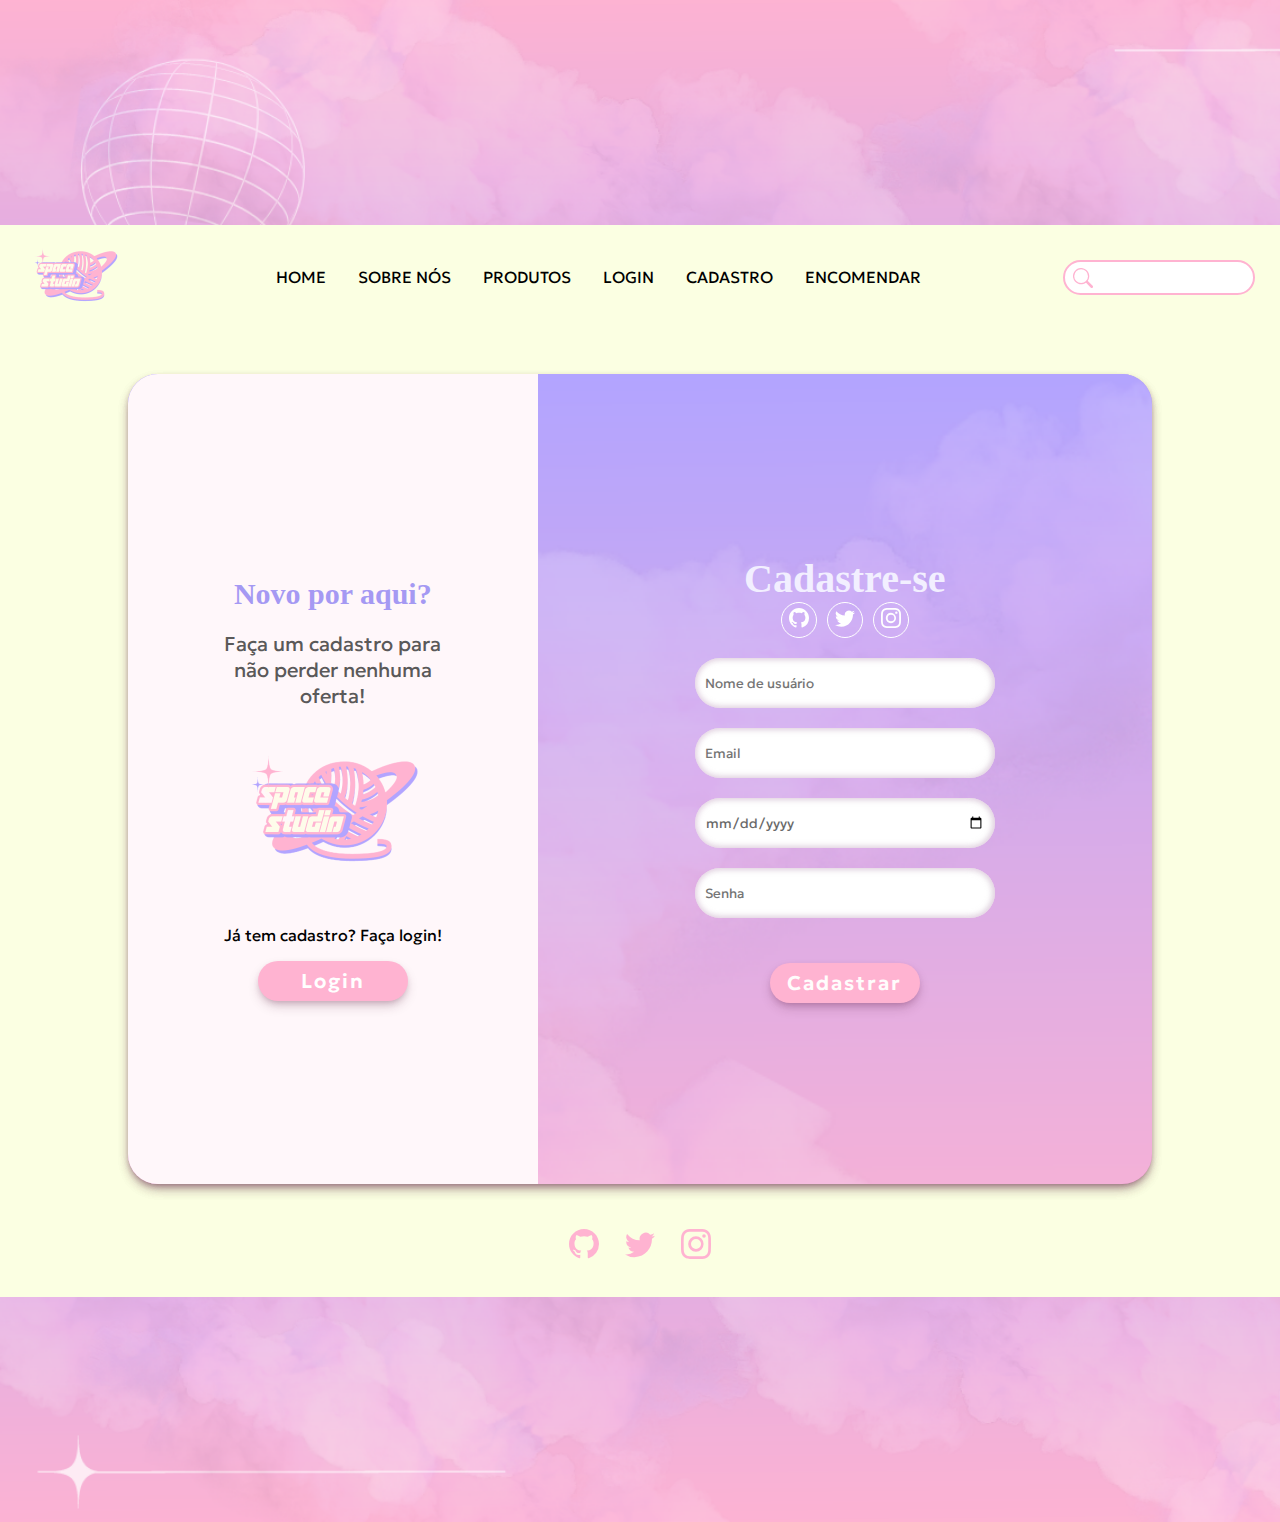
==== commit b5faf826: "ajeitando mais coisas" ====
--- a/templates/cadastrologin.html
+++ b/templates/cadastrologin.html
@@ -1,25 +1,42 @@
 <!DOCTYPE html>
-<html lang="en">
+<html lang="pt-br">
 <head>
     <meta charset="UTF-8">
     <meta name="viewport" content="width=device-width, initial-scale=1.0">
     <link rel="stylesheet" href="/static/css/style.css">
+   
     <title>Space Studio</title>
 </head>
-<body >
+<body>
     <header>
-            <nav id= "navigation">
-            <ul class = "menu">
-                <li class ="nav-item"><a href="/templates/index.html">HOME</a></li>
-                <li class ="nav-item"><a href="/templates/sobrenos.html">SOBRE</a></li>
+        <div class="header-img"> </div>
+             <nav id = "navigation">
+                
+                <div class="logotipo">
+                    <img class = "logo" src="/static/img/spacestudiologo.png" alt="">
+                </div>
+                <ul class = "menu">
+                    <li class ="nav-item"><a href="/templates/index.html">HOME</a></li>
+                <li class ="nav-item"><a href="/templates/sobrenos.html">SOBRE NÓS</a></li>
                 <li class ="nav-item"><a href="/templates/produtos.html">PRODUTOS</a></li>
                 <li class ="nav-item"><a href="/templates/cadastrologin.html">LOGIN</a></li>
                 <li class ="nav-item"><a href="/templates/cadastrologin.html">CADASTRO</a></li>
                 <li class ="nav-item"><a href="/templates/encomendas.html">ENCOMENDAR</a></li>
                 <li></li>
-            </ul>  
+       
+            </ul>
+                <div class="box-search">
+                    <button class = "search-btn"> <svg xmlns="http://www.w3.org/2000/svg" width="20" height="20" color="#FFB3D1" fill="currentColor" class="bi bi-search" viewBox="0 0 16 16">
+                        <path d="M11.742 10.344a6.5 6.5 0 1 0-1.397 1.398h-.001c.03.04.062.078.098.115l3.85 3.85a1 1 0 0 0 1.415-1.414l-3.85-3.85a1.007 1.007 0 0 0-.115-.1zM12 6.5a5.5 5.5 0 1 1-11 0 5.5 5.5 0 0 1 11 0z"/>
+                      </svg> </button>
+                    <input class = "input-search" type="text">
+                </div>
+                <button id = "mobilebtn"> <svg xmlns="http://www.w3.org/2000/svg" width="40" height="40" color="#FFB3D1" fill="currentColor" class="bi bi-list" viewBox="0 0 16 16">
+                    <path fill-rule="evenodd" d="M2.5 12a.5.5 0 0 1 .5-.5h10a.5.5 0 0 1 0 1H3a.5.5 0 0 1-.5-.5zm0-4a.5.5 0 0 1 .5-.5h10a.5.5 0 0 1 0 1H3a.5.5 0 0 1-.5-.5zm0-4a.5.5 0 0 1 .5-.5h10a.5.5 0 0 1 0 1H3a.5.5 0 0 1-.5-.5z"/>
+                  </svg></button>
+                  
         </nav>
-    </header> 
+    </header>
 <main >
   <div class="lc-container">
     <div class="contain cadastro-container">
@@ -86,6 +103,23 @@
 </main>
 
 
+
+<footer>
+  <div class="footer-icons">
+      <svg xmlns="http://www.w3.org/2000/svg" width="30" height="30" color="#FFB3D1" fill="currentColor"  class="bi bi-github" viewBox="0 0 16 16">
+          <path d="M8 0C3.58 0 0 3.58 0 8c0 3.54 2.29 6.53 5.47 7.59.4.07.55-.17.55-.38 0-.19-.01-.82-.01-1.49-2.01.37-2.53-.49-2.69-.94-.09-.23-.48-.94-.82-1.13-.28-.15-.68-.52-.01-.53.63-.01 1.08.58 1.23.82.72 1.21 1.87.87 2.33.66.07-.52.28-.87.51-1.07-1.78-.2-3.64-.89-3.64-3.95 0-.87.31-1.59.82-2.15-.08-.2-.36-1.02.08-2.12 0 0 .67-.21 2.2.82.64-.18 1.32-.27 2-.27.68 0 1.36.09 2 .27 1.53-1.04 2.2-.82 2.2-.82.44 1.1.16 1.92.08 2.12.51.56.82 1.27.82 2.15 0 3.07-1.87 3.75-3.65 3.95.29.25.54.73.54 1.48 0 1.07-.01 1.93-.01 2.2 0 .21.15.46.55.38A8.012 8.012 0 0 0 16 8c0-4.42-3.58-8-8-8z"/>
+        </svg>
+
+        <svg xmlns="http://www.w3.org/2000/svg" width="30" height="30" color="#FFB3D1"fill="currentColor" class="bi bi-twitter" viewBox="0 0 16 16">
+          <path d="M5.026 15c6.038 0 9.341-5.003 9.341-9.334 0-.14 0-.282-.006-.422A6.685 6.685 0 0 0 16 3.542a6.658 6.658 0 0 1-1.889.518 3.301 3.301 0 0 0 1.447-1.817 6.533 6.533 0 0 1-2.087.793A3.286 3.286 0 0 0 7.875 6.03a9.325 9.325 0 0 1-6.767-3.429 3.289 3.289 0 0 0 1.018 4.382A3.323 3.323 0 0 1 .64 6.575v.045a3.288 3.288 0 0 0 2.632 3.218 3.203 3.203 0 0 1-.865.115 3.23 3.23 0 0 1-.614-.057 3.283 3.283 0 0 0 3.067 2.277A6.588 6.588 0 0 1 .78 13.58a6.32 6.32 0 0 1-.78-.045A9.344 9.344 0 0 0 5.026 15z"/>
+        </svg>
+        <svg xmlns="http://www.w3.org/2000/svg" width="30" height="30" color="#FFB3D1" fill="currentColor" class="bi bi-instagram" viewBox="0 0 16 16">
+          <path d="M8 0C5.829 0 5.556.01 4.703.048 3.85.088 3.269.222 2.76.42a3.917 3.917 0 0 0-1.417.923A3.927 3.927 0 0 0 .42 2.76C.222 3.268.087 3.85.048 4.7.01 5.555 0 5.827 0 8.001c0 2.172.01 2.444.048 3.297.04.852.174 1.433.372 1.942.205.526.478.972.923 1.417.444.445.89.719 1.416.923.51.198 1.09.333 1.942.372C5.555 15.99 5.827 16 8 16s2.444-.01 3.298-.048c.851-.04 1.434-.174 1.943-.372a3.916 3.916 0 0 0 1.416-.923c.445-.445.718-.891.923-1.417.197-.509.332-1.09.372-1.942C15.99 10.445 16 10.173 16 8s-.01-2.445-.048-3.299c-.04-.851-.175-1.433-.372-1.941a3.926 3.926 0 0 0-.923-1.417A3.911 3.911 0 0 0 13.24.42c-.51-.198-1.092-.333-1.943-.372C10.443.01 10.172 0 7.998 0h.003zm-.717 1.442h.718c2.136 0 2.389.007 3.232.046.78.035 1.204.166 1.486.275.373.145.64.319.92.599.28.28.453.546.598.92.11.281.24.705.275 1.485.039.843.047 1.096.047 3.231s-.008 2.389-.047 3.232c-.035.78-.166 1.203-.275 1.485a2.47 2.47 0 0 1-.599.919c-.28.28-.546.453-.92.598-.28.11-.704.24-1.485.276-.843.038-1.096.047-3.232.047s-2.39-.009-3.233-.047c-.78-.036-1.203-.166-1.485-.276a2.478 2.478 0 0 1-.92-.598 2.48 2.48 0 0 1-.6-.92c-.109-.281-.24-.705-.275-1.485-.038-.843-.046-1.096-.046-3.233 0-2.136.008-2.388.046-3.231.036-.78.166-1.204.276-1.486.145-.373.319-.64.599-.92.28-.28.546-.453.92-.598.282-.11.705-.24 1.485-.276.738-.034 1.024-.044 2.515-.045v.002zm4.988 1.328a.96.96 0 1 0 0 1.92.96.96 0 0 0 0-1.92zm-4.27 1.122a4.109 4.109 0 1 0 0 8.217 4.109 4.109 0 0 0 0-8.217zm0 1.441a2.667 2.667 0 1 1 0 5.334 2.667 2.667 0 0 1 0-5.334z"/>
+        </svg>
+  </div>
+  <div class="footer-img"></div>
+</footer>
+
 <script src = "/static/js/app.js"> </script>
 <script src = "/static/js/app2.js"> </script>
 <script src="https://cdn.jsdelivr.net/npm/bootstrap@5.3.0/dist/js/bootstrap.bundle.min.js" integrity="sha384-geWF76RCwLtnZ8qwWowPQNguL3RmwHVBC9FhGdlKrxdiJJigb/j/68SIy3Te4Bkz" crossorigin="anonymous"></script>
--- a/static/css/style.css
+++ b/static/css/style.css
@@ -22,8 +22,8 @@
 header{  
     width: 100%;
     max-width: 2400px;
-
-}
+}
+
 header .header-img{
     height: 25vh;
     width: 100%;
@@ -34,46 +34,31 @@
     background-size: cover;
 }
 header #navigation {
-    max-width: 2400px;
-    width: 100%;
     display: flex;
     justify-content: space-between;
     align-items: center;
     padding: 0 25px;
-
 }
 
 #navigation .menu {
-width: 100%;
+
 max-width: 2400px;
 display: flex;
 justify-content: center;
 align-items: center;
-gap: 3rem;
-
-
+gap: 2rem;
 }
 
 #navigation .menu a, li{
     color:black;
     text-decoration: none;
-  
-}
-
-#navigation .menu a, li::before{
-    content: '';
+}
+
+
+#navigation .menu a:hover{
     border-bottom: 3px solid #9b8ee4;
-  
-    
-}
-
-
-#navigation .box-search{
-    width: 100%;
-    max-width: 300px;
-    display: flex;
-}
-
+
+}
 .menu-perfil  .perfil-icon{
     position: relative;
     float:left;
@@ -102,7 +87,7 @@
     color:black;
 }
 
- .search-btn{
+.search-btn{
     position: absolute;
     border:none;
     margin-top: 7px;
@@ -110,31 +95,28 @@
     background: transparent;
     
 }
+
 #navigation .input-search{
-   
     border:2px solid #FFB3D1;
     border-radius: 40px;
     padding: 7px;
     width: 100%;
-   max-width: 300px;
     outline: none;
-
 }
 
 .user-icon{
+    display: flex;
     margin-left: 20px; 
-
-}
+}
+
 .user-icon > hr{
     background-color:#FFB3D1;
     margin-top:0;
     padding: 0.1em;
     border: none;
-
 }
 
 .logo{
-    
    max-width: 100px;
 }
 
@@ -149,8 +131,7 @@
     justify-content: space-between;
     padding: 0 5%;
     margin-bottom:10%;
-    margin: 0 auto;
-    
+    margin: 0 auto; 
 }
 
 .main-container .main-h1{
@@ -168,18 +149,18 @@
     width: 100%;  
     max-width: 700px;
 }
+
 .main-container .main-img{
-   
    display: flex;
    justify-content: flex-end;
 }
+
  .main-imagem{
     display: flex;
     align-items: center;
     margin-top: 40px;
     width: 100%; 
     max-width:1000px;
-    
 }
 
 .main-container .main-btn{
@@ -205,16 +186,16 @@
 
 .main-separador{
     width: 50%;
- 
 }
 
 /* carrossel */
 .carrossel{
  
   width: 100%;
+  max-width: 1990;
   height: 100vh;
-  background-color: #f0b7cd;
   display: flex;
+  flex-direction: column;
   align-items: center;
   justify-content: center;
   
@@ -223,10 +204,9 @@
 .carrossel .carrossel-container{
     display: flex;
     justify-content: center;
-    align-items: center;
-}
-
-
+    flex-wrap: wrap;
+    align-items: center;
+}
 
 .linkmais{
     display: flex;
@@ -236,7 +216,9 @@
     color:#FFB3D1;
     margin-bottom: 70px;
 }
+
 /*footer */
+
 .footer-img{
         height: 25vh;
         width: 100%;
@@ -251,7 +233,6 @@
     margin-bottom: 3%;
     gap:2%;
 }
-
 
 /* PÁGINA DE PRODUTOS ---------------- */
 
@@ -301,7 +282,7 @@
 }
 
 .card-item{
-    width: 350px;
+    width: 300px;
     border-radius: 30px;
     background-color: #FBFFE2;
     box-shadow: rgba(78, 26, 56, 0.25) 0px 6px 12px -2px, rgba(114, 26, 77, 0.3) 0px 3px 7px -3px;
@@ -314,8 +295,6 @@
 .card-item:hover{
     background-color: #e9ebd9;
     transition: 0.3s ease-out;
- 
-    
 }
 .card-title{
     font-weight: 600;
@@ -323,11 +302,14 @@
     font-family: inter;
 }
 .card-img{
-    max-width: 40%;
+    max-width: 35%;
     border: 1px solid black;
     margin-top:30px;
     border-radius: 300px;  
 }
+.card-text{
+    text-align: center;
+}
 
 .flex-categorias{
     display:flex;
@@ -338,26 +320,31 @@
 /* PÁGINA DE ENCOMENDAS ------------------- */
 .forms-section{
 width: 100%;
-max-width: 1200px;
+max-width: 1300px;
 margin: 0 auto;
 margin-bottom: 100px;
 }
 
-.title-alerta{
-    display: flex;
-    align-items: center;
-    width: 100%;
-    max-width: 900px;
-    margin: 0 auto;
+
+.forms-section .encomenda-title{
+    display: flex;
+    align-items: center;
+    flex-direction: row;
+    gap: 2em;
    
 }
+
 .encomenda-title >h1{
     color:#B2A4FF;
     font-family: inter;
     font-size: 70px;
-    width: 100%;
-    max-width: 1100px;
-  
+}
+.title-alerta >p{
+    max-width: 600px;
+    
+    font-size: 20px;
+    margin-bottom: 50px;
+
 }
 .alerta-enco{
     padding: 5px;
@@ -368,13 +355,15 @@
     box-shadow: rgba(78, 26, 56, 0.25) 0px 6px 12px -2px, rgba(114, 26, 77, 0.3) 0px 3px 7px -3px;
 }
 
-.forumlario-enco{
-    width: 100%;
-    max-width: 1200px;
+.forms-section .forumlario-enco{
     display: flex;
     justify-content: center;
     flex-wrap: wrap;
-  
+    background-image: url("/static/img/cardlogincadastro.png");
+    height: 100vh;
+    align-items: center;
+    background-size: cover;
+    border-radius: 30px;
 }
 
 .form-group{
@@ -384,13 +373,13 @@
 }
 .input-form{
     width: 100%;
-    max-width: 1200px;
-    padding: 10px;
+    padding: 20px;
     border:none;
     border-radius: 30px;
-    background-color:#FFB3D1;
+    background-color:#ffffff;
     outline: none;
-    box-shadow: rgba(78, 26, 56, 0.25) 0px 6px 12px -2px, rgba(114, 26, 77, 0.3) 0px 3px 7px -3px;
+    box-shadow: rgb(232, 204, 230) 0px 0px 6px 0px inset, rgba(185, 185, 185, 0.5) -1px 0px 6px 1px inset;
+  
 }
 
 .fieldset{
@@ -403,8 +392,6 @@
 .fieldset .enderecoinput{
    width: 400px;
 }
-
-
 .formsbotao{
     width: 100%;
     max-width: 950px;
@@ -427,7 +414,7 @@
 
 .form-btn:hover{
     background-color: #9587e2;
-  
+
 }
 
 
@@ -608,10 +595,10 @@
     border-bottom-left-radius: 0px;
     border-top-right-radius: 30px;
     border-bottom-right-radius: 30px;
-    animation: slidel 2s;
+    transition: 1s;
 }
 .cad-action .contain::before{
-animation: slidec 2s;
+    transition: 1s;
 
 }
 
@@ -627,53 +614,7 @@
     z-index: 14;
 }
 
-/*animcação*/
-@keyframes slidel{
-    from {
-        left:0;
-        width: 40%;
-    }
-
-    25%{
-        left:30%;
-        width: 50%;
-    }
-    50%{
-        left:40%;
-        width: 60%;
-    }
-    75%{
-        left:52%;
-        width: 50%;
-    }
-    to{
-        left:62%;
-        width: 40%;
-    }
-}
-@keyframes slidec{
-    from {
-        left:62%;
-        width: 40%;
-    }
-
-    25%{
-        left:52%;
-        width: 50%;
-    }
-    50%{
-        left:40%;
-        width: 60%;
-    }
-    75%{
-        left:30%;
-        width: 50%;
-    }
-    to{
-        left:0%;
-        width: 40%;
-    }
-}
+
 
 
 
@@ -685,9 +626,11 @@
 
 @media(max-width: 1100px){
 
-    body, main, header, .header-img{
-        max-width: 100%;
-    }
+    header #navigation{
+        padding-right: 40px;
+        padding-left: 0;
+    }
+
     #mobilebtn{
         display:block;
         border:none;
@@ -696,7 +639,6 @@
     .user-icon{
         display: none;
     }
-
 
     #navigation .menu{
         display: block;
@@ -768,22 +710,14 @@
   
 /*forms*/
 
-.encomenda-title, .alerta-enco{
-    margin: 0 10%;
+.title-alerta{
+    margin: 0 5%;
 }
 .encomenda-title>h1{
-    font-size: 50px;
+    font-size: 60px;
     margin-bottom: 70px;
 }
-.encomenda-title>p{
-    max-width: 300px;
-}
-.alerta-enco{
-    width: 100px;
-    padding: 0;
-    position: absolute;
-    bottom: 35%;
-}
+
 .form-group, .fieldset{
     display: flex;
     justify-content: center;
@@ -800,6 +734,9 @@
     align-items: center;
     flex-direction: column;
     gap:1em;
+}
+.forumlario-enco{
+    height: 150vh !important;
 }
 
 }
@@ -807,9 +744,24 @@
 @media(max-width: 400px) {
     #navigation{
         width: 100% !important;
-        max-width: 250px !important; 
+        max-width: 500px !important; 
+        display: flex !important;
+        justify-content:space-between !important ;
+        padding: 0 !important;
         
-    }
-}
-
-
+        
+    }
+    .box-search .input-search, .search-btn{
+        display:none;
+    }
+}
+
+@media (max-width:650px) {
+    .form-btn{
+        margin: 0 auto;
+    }
+    .encomenda-title{
+        display: block !important;
+    }
+}
+
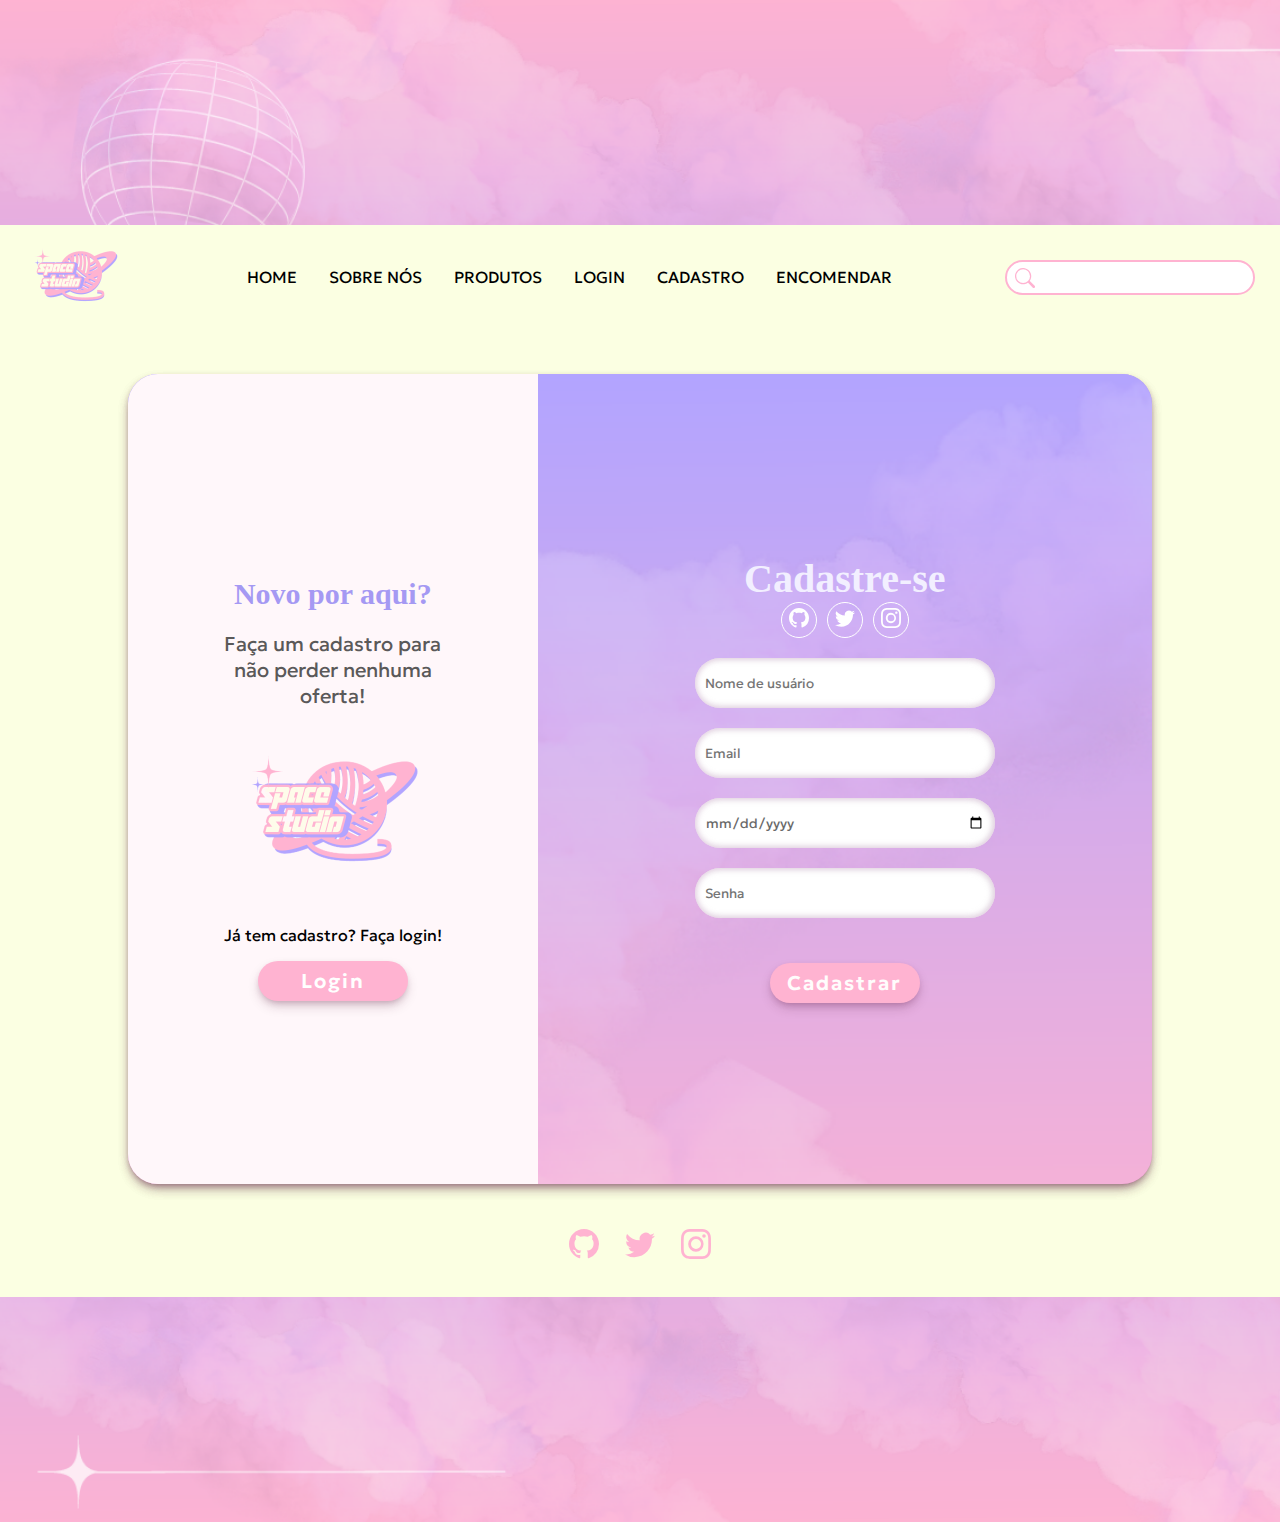
==== commit 238b9558: "arrumando tela de detalhews" ====
--- a/templates/cadastrologin.html
+++ b/templates/cadastrologin.html
@@ -70,6 +70,7 @@
           </form>
       </div>
     </div>
+    
     <div class="contain login-container">
       <div class="lcolum1">
         <h1 class = "login-title">Já faz parte?</h1>
@@ -99,6 +100,7 @@
             <button class = "btn-login">Login</button>
           </form>
       </div>
+    </div>
   </div>
 </main>
 
--- a/static/css/style.css
+++ b/static/css/style.css
@@ -41,8 +41,6 @@
 }
 
 #navigation .menu {
-
-max-width: 2400px;
 display: flex;
 justify-content: center;
 align-items: center;
@@ -59,7 +57,7 @@
     border-bottom: 3px solid #9b8ee4;
 
 }
-.menu-perfil  .perfil-icon{
+#navigation .menu-perfil  .perfil-icon{
     position: relative;
     float:left;
 }
@@ -87,26 +85,29 @@
     color:black;
 }
 
-.search-btn{
+#navigation .search-btn{
     position: absolute;
     border:none;
     margin-top: 7px;
     margin-left: 4px;
     background: transparent;
-    
-}
-
+}
+
+#navigation .box-search{
+   width: auto;
+  
+}
 #navigation .input-search{
     border:2px solid #FFB3D1;
     border-radius: 40px;
     padding: 7px;
-    width: 100%;
     outline: none;
-}
-
-.user-icon{
-    display: flex;
-    margin-left: 20px; 
+    width: 250px;
+}
+
+#navigation .user-icon{
+    display: flex;
+  
 }
 
 .user-icon > hr{
@@ -118,6 +119,7 @@
 
 .logo{
    max-width: 100px;
+   max-height: 100px;
 }
 
 
@@ -189,6 +191,12 @@
 }
 
 /* carrossel */
+
+.destaqueh2{
+    font-size: 30px;
+    font-family: inter;
+    color:#9587e2
+}
 .carrossel{
  
   width: 100%;
@@ -208,6 +216,9 @@
     align-items: center;
 }
 
+.cardprimeiro{
+    display: none;
+}
 .linkmais{
     display: flex;
     justify-content: center;
@@ -236,12 +247,29 @@
 
 /* PÁGINA DE PRODUTOS ---------------- */
 
- main .nome-secao{
-    
-    width: 100%; 
-    max-width:700px !important;
-    margin:0 10%;
-  
+.LAYOUT{
+    display: flex;
+}
+.listagem{
+    display: flex;
+    flex-direction: column;
+    height: 80vh;
+    width: 240px;
+    margin-right: 30px;
+    margin-top: 90%;
+}
+.listagem > div{
+    border: 1px solid #9587e2;
+    border-radius: 10px;
+    margin-bottom: 10px;
+    padding: 10%;
+}
+.list-listagem{
+   padding: 0;
+}
+.nome-secao{
+    max-width:700px ;
+    margin:0 5%;
 }
 
 .nome-secao .title-secao{
@@ -252,6 +280,7 @@
     font-family: inter;
     -webkit-filter: drop-shadow(1px 1px 1px #a1a1a1);
     filter: drop-shadow(1px 2px 2px #7e7e7e);
+    border-bottom: 2px solid #9587e2;
 }
 
 .box-red {
@@ -277,14 +306,12 @@
     margin: 0 auto;
 }
 
-.produtos-flex>.card-img{
-    flex:1 1;  
-}
+
 
 .card-item{
     width: 300px;
     border-radius: 30px;
-    background-color: #FBFFE2;
+    background-color: #ffffff;
     box-shadow: rgba(78, 26, 56, 0.25) 0px 6px 12px -2px, rgba(114, 26, 77, 0.3) 0px 3px 7px -3px;
     display: flex;
     flex-direction: column;
@@ -302,8 +329,8 @@
     font-family: inter;
 }
 .card-img{
-    max-width: 35%;
-    border: 1px solid black;
+    max-width: 40%;
+    
     margin-top:30px;
     border-radius: 300px;  
 }
@@ -312,9 +339,20 @@
 }
 
 .flex-categorias{
+    
     display:flex;
     justify-content: space-around;
-
+    width: 100%;
+    text-align: center;
+    max-width: 600px;
+    margin: 5% auto;
+
+}
+
+.img-cat{
+    width: 150px;
+    border-radius: 200px;
+    
 }
 
 /* PÁGINA DE ENCOMENDAS ------------------- */
@@ -322,6 +360,7 @@
 width: 100%;
 max-width: 1300px;
 margin: 0 auto;
+padding: 0 5%;
 margin-bottom: 100px;
 }
 
@@ -341,7 +380,6 @@
 }
 .title-alerta >p{
     max-width: 600px;
-    
     font-size: 20px;
     margin-bottom: 50px;
 
@@ -360,7 +398,7 @@
     justify-content: center;
     flex-wrap: wrap;
     background-image: url("/static/img/cardlogincadastro.png");
-    height: 100vh;
+    height: 80vh;
     align-items: center;
     background-size: cover;
     border-radius: 30px;
@@ -419,12 +457,7 @@
 
 
 /* tela cadastro e login */
-.lgbody{
-    background-image: url("/static/img/cardlogincadastro.png");
-    background-size: cover;
-    background-position-y:center;
-    background-color: #FBFFE2; 
-}
+
 
 .lc-container{
     display: flex;
@@ -627,7 +660,6 @@
 @media(max-width: 1100px){
 
     header #navigation{
-        padding-right: 40px;
         padding-left: 0;
     }
 
@@ -636,8 +668,9 @@
         border:none;
         background-color: transparent;
     }
+  
     .user-icon{
-        display: none;
+        display: none !important;
     }
 
     #navigation .menu{
@@ -664,6 +697,11 @@
         padding: 20px;
     }
     
+    #navigation .menu li:hover {
+        background-color: #eaeed0;
+    }
+
+    
     #navigation input{
        width: 300px;
        padding: 10px;
@@ -673,7 +711,7 @@
         width: 100% !important;
         max-width: 1100px !important; 
     }
-    #navigation.active .menu{
+    #navigation.active .menu {
         height: 100vh;
         visibility: visible;
         overflow-y: auto;
@@ -699,7 +737,7 @@
 
 
 .nome-secao .title-secao{
-    font-size: 30px;
+    font-size: 50px;
     
 }
     
@@ -707,8 +745,12 @@
     width: 100%;
    
 }
-  
+
+}
 /*forms*/
+
+@media (max-width:1200px) {
+    
 
 .title-alerta{
     margin: 0 5%;
@@ -725,6 +767,7 @@
    
 }
 
+
 .input-form{
    width: 400px;
 }
@@ -735,10 +778,51 @@
     flex-direction: column;
     gap:1em;
 }
+.form-btn{
+    margin: 0 auto;
+    
+}
+
 .forumlario-enco{
     height: 150vh !important;
 }
-
+}
+@media (max-width:930px){
+    .cardprimeiro{
+        display: flex;
+        justify-content: center;
+        margin-bottom: 30px;
+    }
+    .carrossel{
+        display: none;
+    }
+    .LAYOUT{
+        display: flex;
+        flex-direction: column;
+    }
+    .aside{
+        display: flex;
+        flex-direction: column !important;
+        width: 100%;
+        max-width: 800px;
+        margin:0 auto;
+    }
+     .listagem{
+        
+        margin-top:5% !important;
+        margin-bottom: 5% !important;
+        display: flex;
+        flex-wrap: wrap;
+        flex-direction: row;
+        justify-content: center;
+        align-items: center;
+        margin: 0 auto;
+        height: 30vh;
+        width: 600px;
+    }
+    .listagem>div{
+        padding: 0 5%;
+    }
 }
 
 @media(max-width: 400px) {
@@ -763,5 +847,9 @@
     .encomenda-title{
         display: block !important;
     }
-}
-
+    
+    .listagem{
+        display: none;
+    }
+}
+
